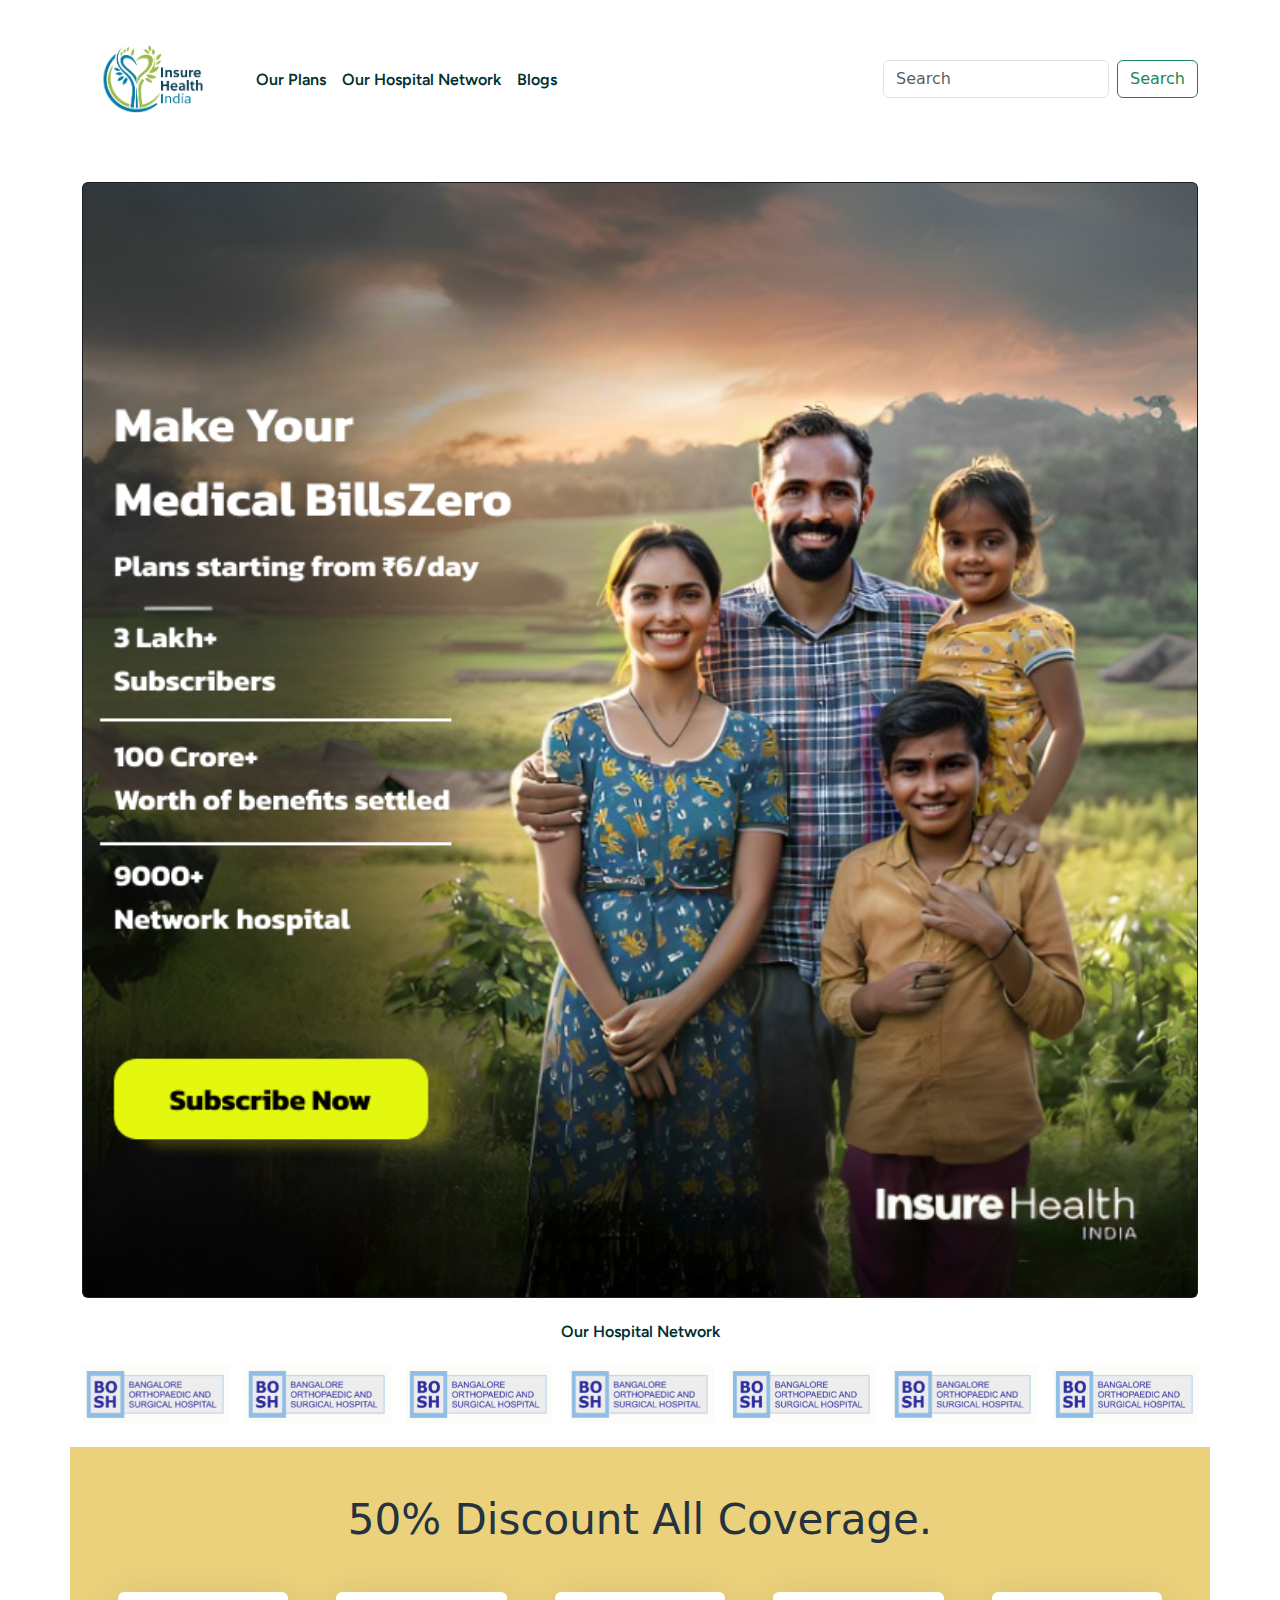
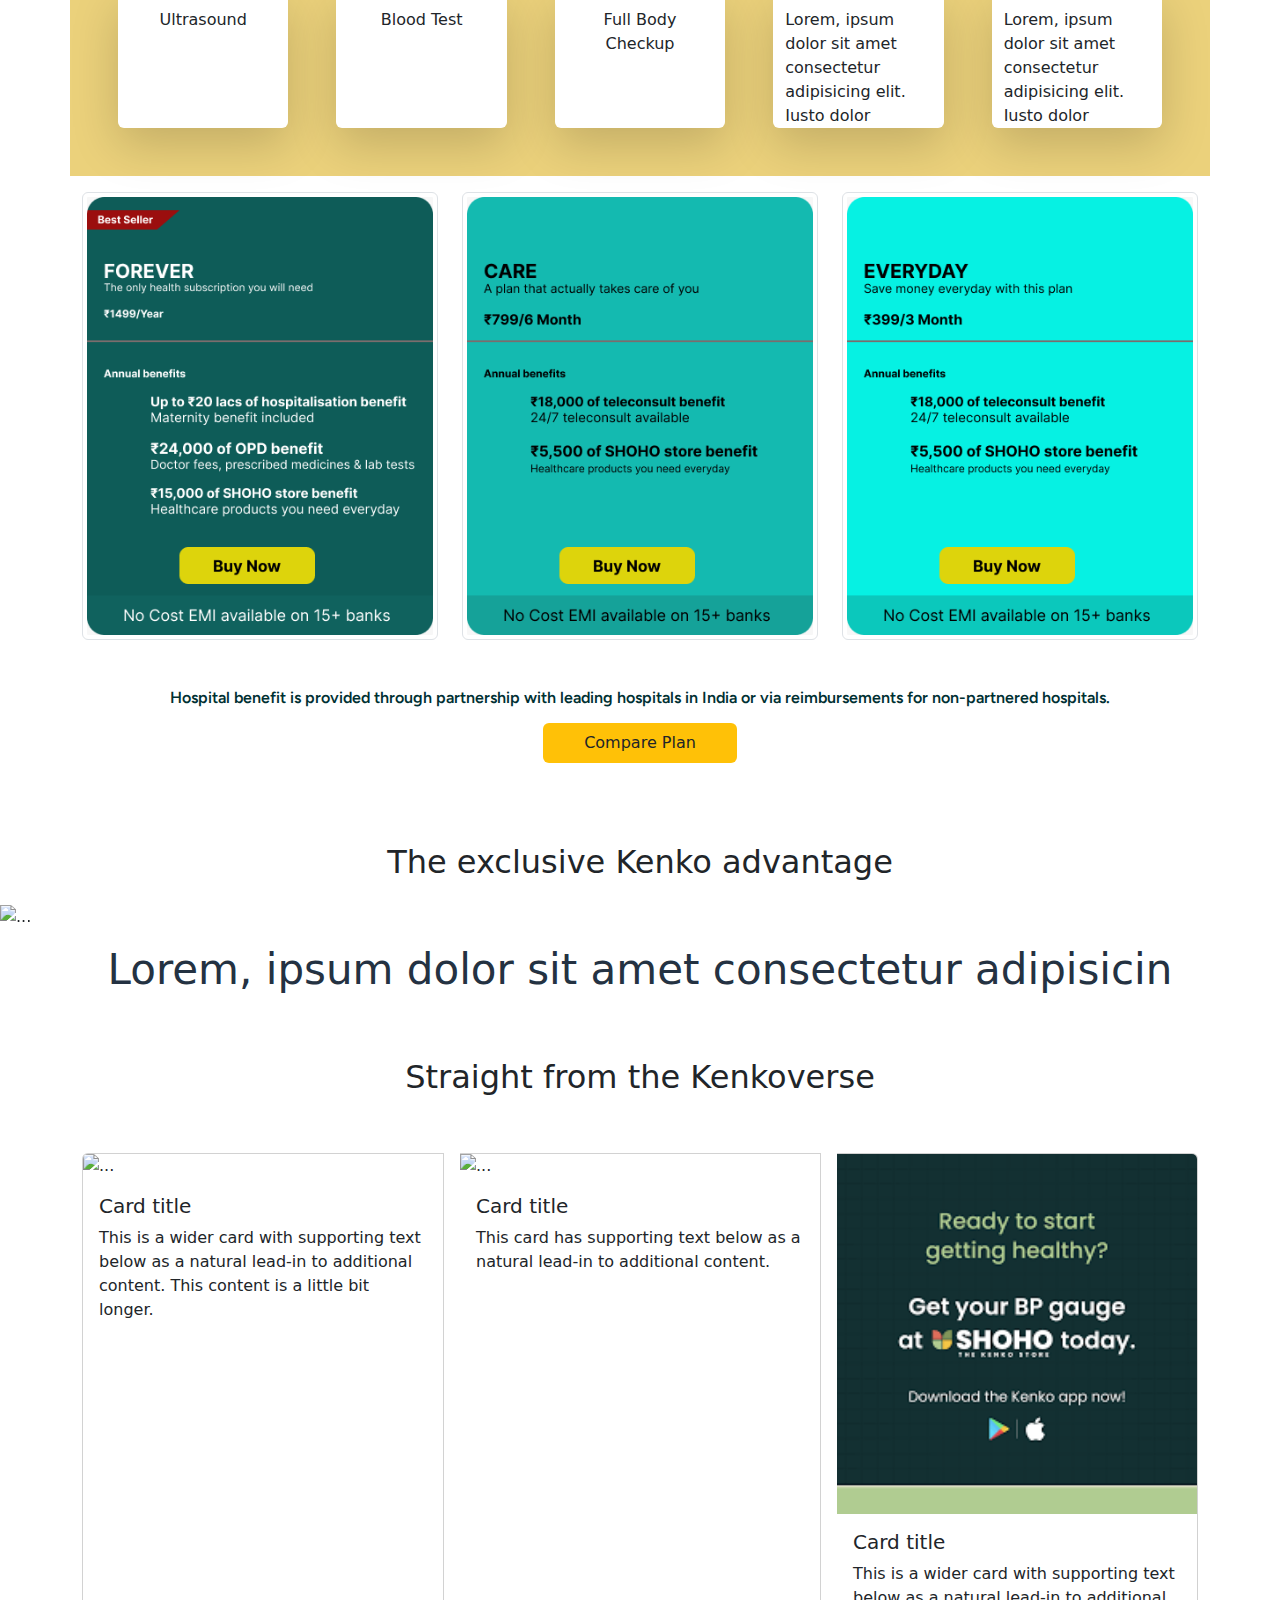
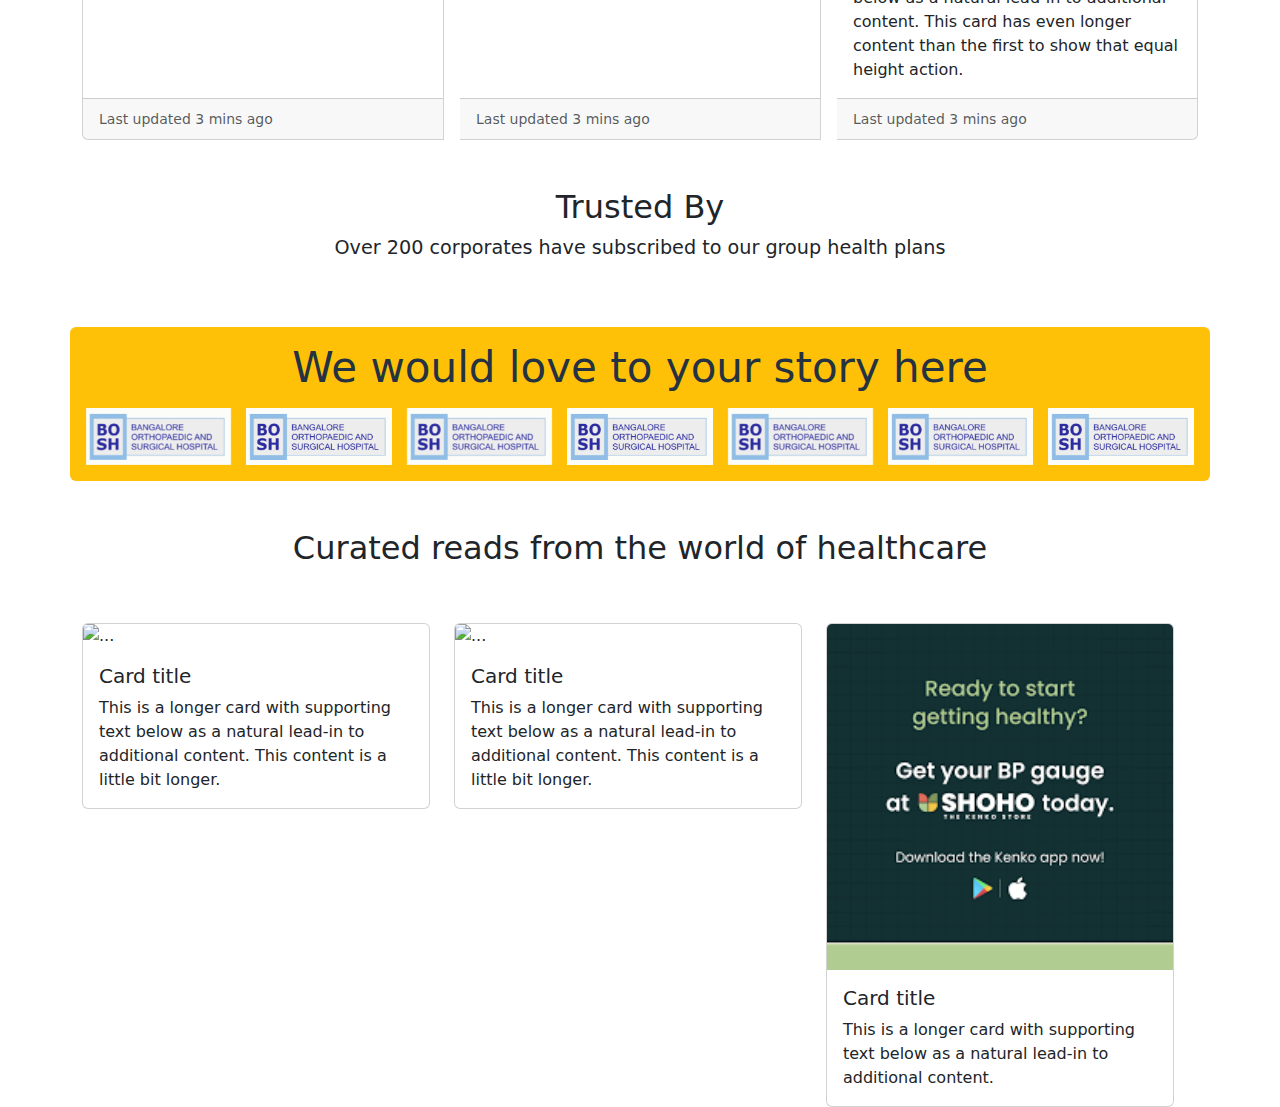
==== index.html @ 972f2deb "Add files via upload" ====
<!DOCTYPE html>
<html lang="en">

<head>
    <meta charset="UTF-8">
    <meta name="viewport" content="width=device-width, initial-scale=1.0">
    <title>Document</title>
    <link rel="stylesheet" href="https://cdn.jsdelivr.net/npm/bootstrap@5.3.3/dist/css/bootstrap.min.css">
    <link rel="stylesheet" href="style.css">
    <link rel="stylesheet" href="https://cdnjs.cloudflare.com/ajax/libs/font-awesome/6.5.2/css/all.min.css"
        integrity="sha512-SnH5WK+bZxgPHs44uWIX+LLJAJ9/2PkPKZ5QiAj6Ta86w+fsb2TkcmfRyVX3pBnMFcV7oQPJkl9QevSCWr3W6A=="
        crossorigin="anonymous" referrerpolicy="no-referrer" />


    <!-- owl carusel -->
    <link rel="stylesheet" href="https://cdnjs.cloudflare.com/ajax/libs/OwlCarousel2/2.3.4/assets/owl.carousel.min.css"
        integrity="sha512-tS3S5qG0BlhnQROyJXvNjeEM4UpMXHrQfTGmbQ1gKmelCxlSEBUaxhRBj/EFTzpbP4RVSrpEikbmdJobCvhE3g=="
        crossorigin="anonymous" referrerpolicy="no-referrer" />
    <link rel="stylesheet"
        href="https://cdnjs.cloudflare.com/ajax/libs/OwlCarousel2/2.3.4/assets/owl.theme.default.min.css"
        integrity="sha512-sMXtMNL1zRzolHYKEujM2AqCLUR9F2C4/05cdbxjjLSRvMQIciEPCQZo++nk7go3BtSuK9kfa/s+a4f4i5pLkw=="
        crossorigin="anonymous" referrerpolicy="no-referrer" />
</head>

<body>
    <!-- Navbar -->
    <div class="container mt-4">
        <nav class="navbar navbar-expand-lg">
            <a class="navbar-brand" href="#"><img src="Image/Logo.png" width="150px" alt=""></a>
            <button class="navbar-toggler" type="button" data-bs-toggle="collapse" data-bs-target="#navbarScroll"
                aria-controls="navbarScroll" aria-expanded="false" aria-label="Toggle navigation">
                <span class="navbar-toggler-icon"></span>
            </button>
            <div class="collapse navbar-collapse" id="navbarScroll">
                <ul class="navbar-nav me-auto my-2 my-lg-0 navbar-nav-scroll" style="--bs-scroll-height: 100px;">
                    <li class="nav-item">
                        <a class="nav-link font" aria-current="page" href="#">Our Plans</a>
                    </li>
                    <li class="nav-item">
                        <a class="nav-link font" href="#">Our Hospital Network</a>
                    </li>

                    <li class="nav-item">
                        <a class="nav-link font" href="#">Blogs</a>
                    </li>
                </ul>
                <form class="d-flex" role="search">
                    <input class="form-control me-2" type="search" placeholder="Search" aria-label="Search">
                    <button class="btn btn-outline-success" type="submit">Search</button>
                </form>
            </div>
        </nav>
    </div>

    <!-- Banner -->

    <section>
        <div class="container mt-5">
            <div class="card text-bg-dark">
                <img src="Image/webbanner.png" class="card-img" alt="...">
            </div>
        </div>
    </section>

    <div class="row font m-4 text-center">
        <div class="col">
            Our Hospital Network
        </div>
    </div>

    <!-- slider -->
    <section>
        <div class="container">
            <div class="owl-carousel owl-theme">
                <div class="item">
                    <img src="Image/delete.png" alt="">
                </div>

                <div class="item">
                    <img src="Image/delete.png" alt="">
                </div>

                <div class="item">
                    <img src="Image/delete.png" alt="">
                </div>

                <div class="item">
                    <img src="Image/delete.png" alt="">
                </div>

                <div class="item">
                    <img src="Image/delete.png" alt="">
                </div>

                <div class="item">
                    <img src="Image/delete.png" alt="">
                </div>

                <div class="item">
                    <img src="Image/delete.png" alt="">
                </div>
            </div>
    </section>

    <!-- Third section -->

    <section>
        <div class="container mt-4">
            <div class="row p-4" style="background-color: rgb(235, 209, 123);">
                <p class="text mt-4 mb-4 text-center">50% Discount All Coverage.</p>
                <div class="col m-4 bg-white shadow-lg text-center rounded">
                    <p class="text-center" style="font-size: 30px;"><i class="fa-solid fa-user-doctor"></i></p>
                    Ultrasound
                </div>

                <div class="col m-4 bg-white shadow-lg text-center rounded">
                    <p class="text-center" style="font-size: 30px;"><i class="fa-solid fa-user-doctor"></i></p>
                    Blood Test
                </div>

                <div class="col m-4 bg-white text-center shadow-lg rounded">
                    <p class="text-center" style="font-size: 30px;"><i class="fa-solid fa-user-doctor"></i></p>
                    Full Body Checkup
                </div>

                <div class="col m-4 bg-white shadow-lg rounded">
                    <p class="text-center" style="font-size: 30px;"><i class="fa-solid fa-user-doctor"></i></p>
                    Lorem, ipsum dolor sit amet consectetur adipisicing elit. Iusto dolor
                </div>

                <div class="col m-4 bg-white shadow-lg rounded">
                    <p class="text-center" style="font-size: 30px;"><i class="fa-solid fa-user-doctor"></i></p>
                    Lorem, ipsum dolor sit amet consectetur adipisicing elit. Iusto dolor
                </div>

            </div>
        </div>
    </section>

    <!-- Our Plans -->

    <section>
        <div class="container">
            <div class="row mt-3">
                <div class="col">
                    <img src="Image/1499 plan.png" alt="..." class="img-thumbnail">
                </div>

                <div class="col">
                    <img src="Image/799 plan.png" alt="..." class="img-thumbnail">
                </div>

                <div class="col">
                    <img src="Image/399 Plan.png" alt="..." class="img-thumbnail">
                </div>
            </div>

            <p class="text-center mt-5 font">Hospital benefit is provided through partnership with leading hospitals
                in India or via reimbursements for non-partnered hospitals.</p>
        </div>
        </div>
    </section>

    <!-- fiveth -->

    <section>
        <div class="containermt-5">
            <div class="row d-flex justify-content-center">
                <div class="col-2 text-center mb-3">
                    <p class="p-2 bg-warning rounded">Compare Plan</p>
                </div>
            </div>

            <div class="row mt-5">
                <div class="col">
                    <h2 class="text-center">The exclusive Kenko advantage</h2>
                </div>
            </div>

            <div class="row mt-3">
                <div class="col">
                    <div id="carouselExample" class="carousel slide">
                        <div class="carousel-inner">
                            <div class="carousel-item active">
                                <img src="Image/images (1).jpg" class="d-block w-100" alt="...">
                            </div>
                            <div class="carousel-item">
                                <img src="Image/images.jpg" class="d-block w-100" alt="...">
                            </div>
                            <div class="carousel-item">
                                <img src="Image/images.png" class="d-block w-100" alt="...">
                            </div>
                        </div>
                        <button class="carousel-control-prev" type="button" data-bs-target="#carouselExample"
                            data-bs-slide="prev">
                            <span class="carousel-control-prev-icon" aria-hidden="true"></span>
                            <span class="visually-hidden">Previous</span>
                        </button>
                        <button class="carousel-control-next" type="button" data-bs-target="#carouselExample"
                            data-bs-slide="next">
                            <span class="carousel-control-next-icon" aria-hidden="true"></span>
                            <span class="visually-hidden">Next</span>
                        </button>
                    </div>
                </div>

                <p class="text text-center my-3">Lorem, ipsum dolor sit amet consectetur adipisicin</p>
            </div>
        </div>
    </section>

    <!-- sixth -->

    <section>
        <div class="container mt-5">
            <div class="row">
                <div class="col">
                    <h2 class="text-center">Straight from the Kenkoverse</h2>
                </div>
            </div>

            <div class="row mt-5">
                <div class="card-group">
                    <div class="card">
                        <img src="Image/images (1).jpg" class="card-img-top" alt="...">
                        <div class="card-body">
                            <h5 class="card-title">Card title</h5>
                            <p class="card-text">This is a wider card with supporting text below as a natural lead-in to
                                additional content. This content is a little bit longer.</p>
                        </div>
                        <div class="card-footer">
                            <small class="text-body-secondary">Last updated 3 mins ago</small>
                        </div>
                    </div>
                    <div class="card mx-3">
                        <img src="Image/images.jpg" class="card-img-top" alt="...">
                        <div class="card-body">
                            <h5 class="card-title">Card title</h5>
                            <p class="card-text">This card has supporting text below as a natural lead-in to additional
                                content.</p>
                        </div>
                        <div class="card-footer">
                            <small class="text-body-secondary">Last updated 3 mins ago</small>
                        </div>
                    </div>
                    <div class="card">
                        <img src="Image/images.png" class="card-img-top" alt="...">
                        <div class="card-body">
                            <h5 class="card-title">Card title</h5>
                            <p class="card-text">This is a wider card with supporting text below as a natural lead-in to
                                additional content. This card has even longer content than the first to show that equal
                                height action.</p>
                        </div>
                        <div class="card-footer">
                            <small class="text-body-secondary">Last updated 3 mins ago</small>
                        </div>
                    </div>
                </div>
            </div>
        </div>
    </section>

    <!-- seventh -->

    <section>
        <div class="container mt-5">
            <div class="row">
                <div class="col">
                    <h2 class="text-center">Trusted By</h2>
                    <p class="text-center" style="font-size: larger;">Over 200 corporates have subscribed to our group
                        health plans</p>
                </div>
            </div>
        </div>
    </section>
</body>

<!-- eight -->

<section>
    <div class="container bg-warning p-3 rounded mt-5">
        <p class="text-center text">We would love to your story here</p>
        <div class="owl-carousel owl-theme">
            <div class="item">
                <img src="Image/delete.png" alt="">
            </div>

            <div class="item">
                <img src="Image/delete.png" alt="">
            </div>

            <div class="item">
                <img src="Image/delete.png" alt="">
            </div>

            <div class="item">
                <img src="Image/delete.png" alt="">
            </div>

            <div class="item">
                <img src="Image/delete.png" alt="">
            </div>

            <div class="item">
                <img src="Image/delete.png" alt="">
            </div>

            <div class="item">
                <img src="Image/delete.png" alt="">
            </div>
        </div>
</section>

<!-- nineth -->

<section>
    <div class="container mt-5">
        <div class="row">
            <div class="col">
                <h2 class="text-center">Curated reads from the world of healthcare</h2>
            </div>
        </div>

        <div class="row">
            <div class="row row-cols-1 row-cols-md-3 g-4">
                <div class="col">
                    <div class="card">
                        <img src="Image/images (1).jpg" class="card-img-top" alt="...">
                        <div class="card-body">
                            <h5 class="card-title">Card title</h5>
                            <p class="card-text">This is a longer card with supporting text below as a natural lead-in
                                to additional content. This content is a little bit longer.</p>
                        </div>
                    </div>
                </div>

                <div class="col">
                    <div class="card">
                        <img src="Image/images.jpg" class="card-img-top" alt="...">
                        <div class="card-body">
                            <h5 class="card-title">Card title</h5>
                            <p class="card-text">This is a longer card with supporting text below as a natural lead-in
                                to additional content. This content is a little bit longer.</p>
                        </div>
                    </div>
                </div>

                <div class="col">
                    <div class="card">
                        <img src="Image/images.png" class="card-img-top" alt="...">
                        <div class="card-body">
                            <h5 class="card-title">Card title</h5>
                            <p class="card-text">This is a longer card with supporting text below as a natural lead-in
                                to additional content.</p>
                        </div>
                    </div>
                </div>
            </div>
        </div>
    </div>
</section>

</html>
<script src="https://cdn.jsdelivr.net/npm/bootstrap@5.3.3/dist/js/bootstrap.bundle.min.js"></script>

<!-- owl-carousel jquery -->
<script src="https://cdnjs.cloudflare.com/ajax/libs/jquery/3.5.1/jquery.min.js"
    integrity="sha512-bLT0Qm9VnAYZDflyKcBaQ2gg0hSYNQrJ8RilYldYQ1FxQYoCLtUjuuRuZo+fjqhx/qtq/1itJ0C2ejDxltZVFg=="
    crossorigin="anonymous" referrerpolicy="no-referrer"></script>

<!-- owl-carousel js -->
<script src="https://cdnjs.cloudflare.com/ajax/libs/OwlCarousel2/2.3.4/owl.carousel.min.js"
    integrity="sha512-bPs7Ae6pVvhOSiIcyUClR7/q2OAsRiovw4vAkX+zJbw3ShAeeqezq50RIIcIURq7Oa20rW2n2q+fyXBNcU9lrw=="
    crossorigin="anonymous" referrerpolicy="no-referrer"></script>

<script>
    $('.owl-carousel').owlCarousel({
        loop: true,
        margin: 15,
        nav: true,
        autoplay: true,
        autoplayTimeout: 1000,
        dots: false,
        responsive: {
            0: {
                items: 1
            },
            600: {
                items: 3
            },
            1000: {
                items: 7
            }
        }
    })
</script>
---- style.css ----
@import url('https://fonts.googleapis.com/css2?family=Figtree:ital,wght@0,300..900;1,300..900&display=swap');

.font {
    font-family: Figtree;
    color: rgb(0, 48, 50);
    font-size: 16px;
    font-weight: 600;
    font-style: normal;
    line-height: 19px;
}

.background{
    background-color: rgb(36, 50, 66);
}

.text{
    font-style: normal;
    font-weight: 600px;
    color: rgb(36, 50, 66);
    font-size: 42px;
    line-height: normal;
}

.normaltext{
    color: white;
    font-style: normal;
    font-weight: 700px;
    font-size: 32px;
    line-height: 38px;
}
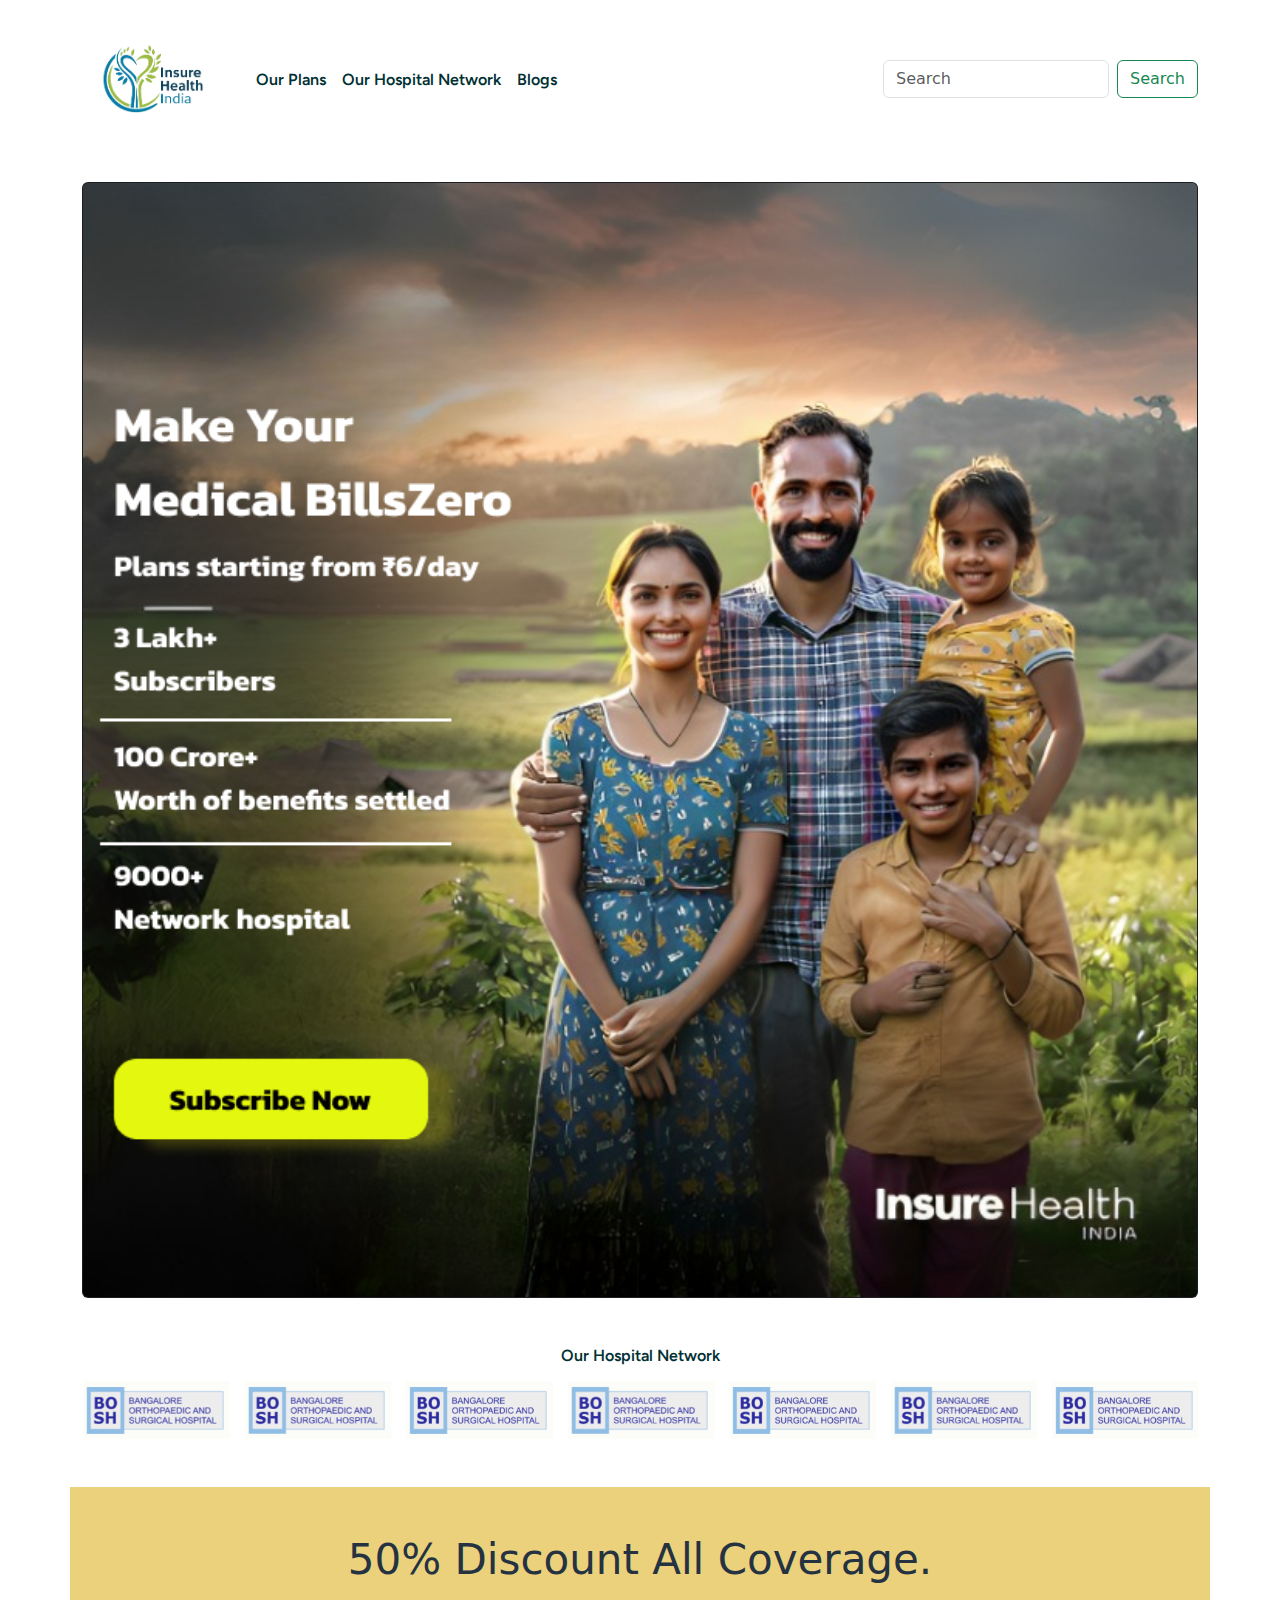
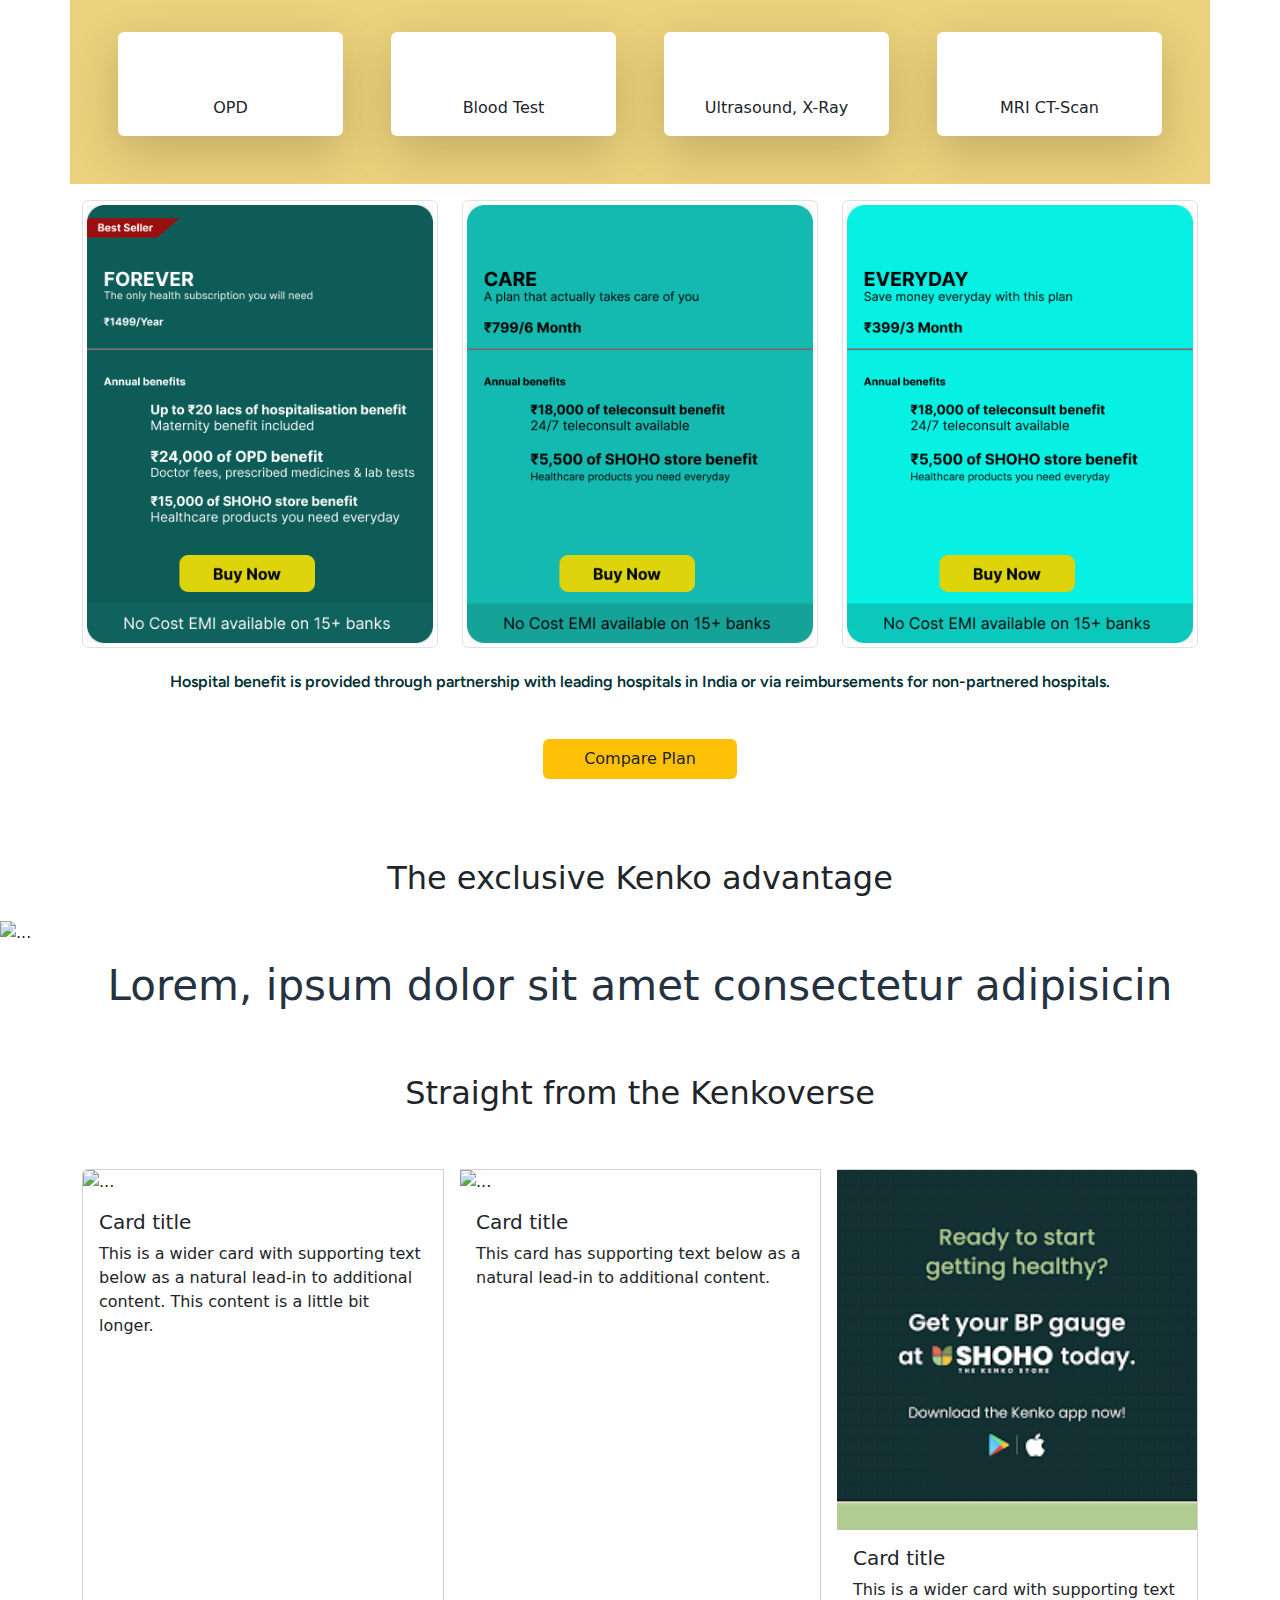
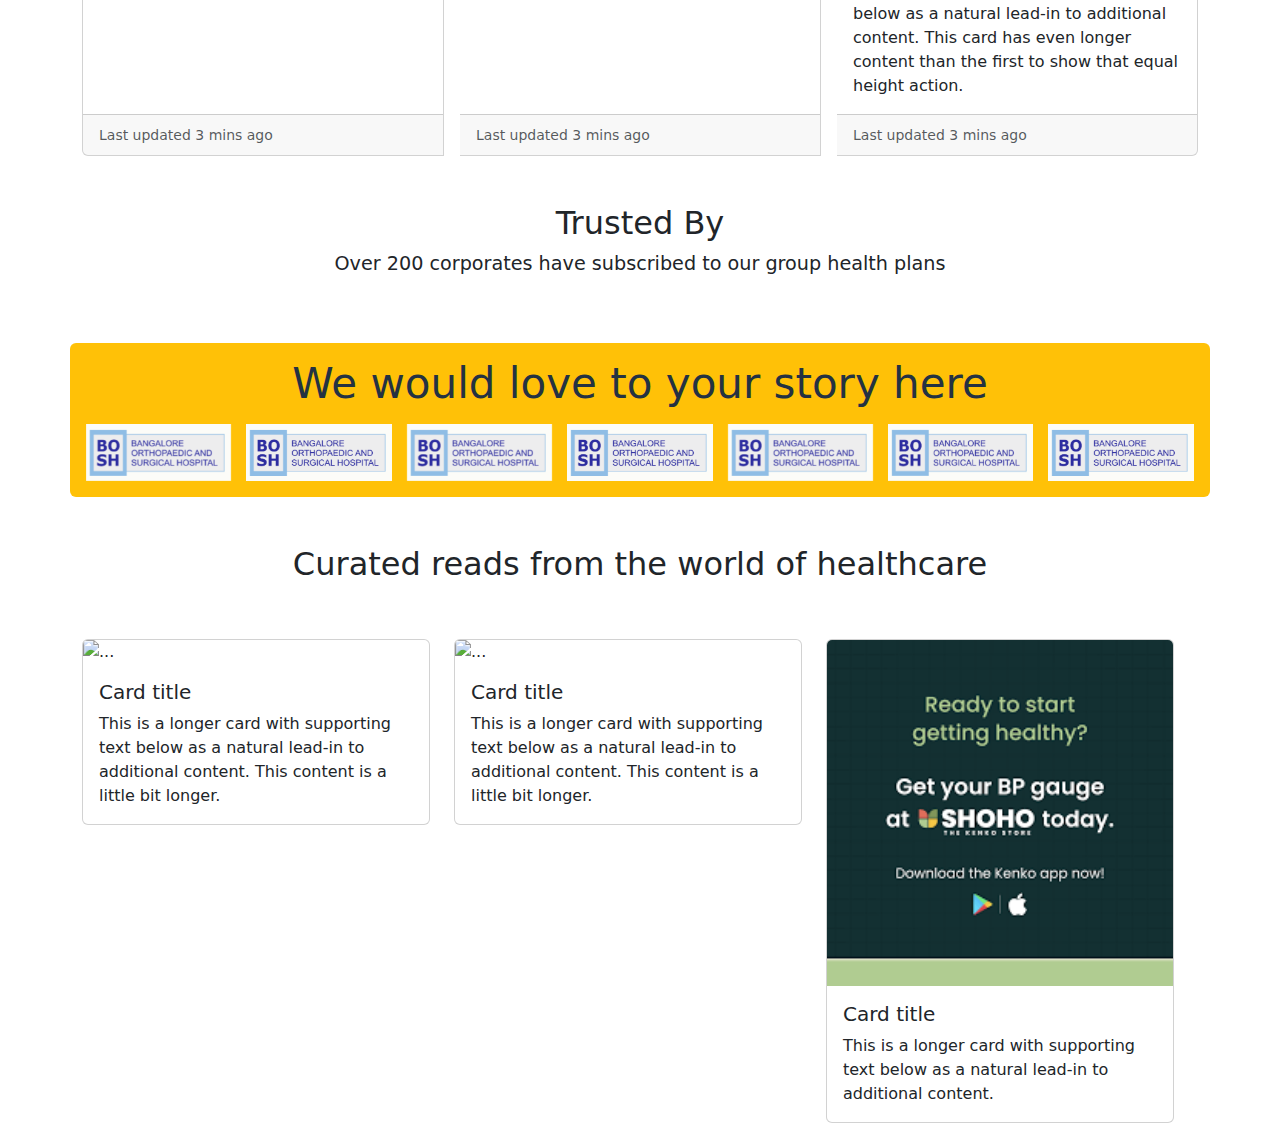
==== commit 4820eaf2: "Add files via upload" ====
--- a/index.html
+++ b/index.html
@@ -62,7 +62,7 @@
         </div>
     </section>
 
-    <div class="row font m-4 text-center">
+    <div class="row font mt-5 mb-3 text-center">
         <div class="col">
             Our Hospital Network
         </div>
@@ -70,7 +70,7 @@
 
     <!-- slider -->
     <section>
-        <div class="container">
+        <div class="container mb-5">
             <div class="owl-carousel owl-theme">
                 <div class="item">
                     <img src="Image/delete.png" alt="">
@@ -102,35 +102,30 @@
             </div>
     </section>
 
-    <!-- Third section -->
+    <!-- 50% Discount All coverge -->
 
     <section>
         <div class="container mt-4">
             <div class="row p-4" style="background-color: rgb(235, 209, 123);">
                 <p class="text mt-4 mb-4 text-center">50% Discount All Coverage.</p>
-                <div class="col m-4 bg-white shadow-lg text-center rounded">
-                    <p class="text-center" style="font-size: 30px;"><i class="fa-solid fa-user-doctor"></i></p>
-                    Ultrasound
-                </div>
-
-                <div class="col m-4 bg-white shadow-lg text-center rounded">
-                    <p class="text-center" style="font-size: 30px;"><i class="fa-solid fa-user-doctor"></i></p>
+                <div class="col p-3 m-4 bg-white shadow-lg text-center rounded">
+                    <img src="Image/OPD.png" width="60px" alt=""><br><br>
+                    OPD
+                </div>
+
+                <div class="col m-4 p-3 bg-white shadow-lg text-center rounded">
+                    <img src="Image/Blood test.png" width="60px" alt=""><br><br>
                     Blood Test
                 </div>
 
-                <div class="col m-4 bg-white text-center shadow-lg rounded">
-                    <p class="text-center" style="font-size: 30px;"><i class="fa-solid fa-user-doctor"></i></p>
-                    Full Body Checkup
-                </div>
-
-                <div class="col m-4 bg-white shadow-lg rounded">
-                    <p class="text-center" style="font-size: 30px;"><i class="fa-solid fa-user-doctor"></i></p>
-                    Lorem, ipsum dolor sit amet consectetur adipisicing elit. Iusto dolor
-                </div>
-
-                <div class="col m-4 bg-white shadow-lg rounded">
-                    <p class="text-center" style="font-size: 30px;"><i class="fa-solid fa-user-doctor"></i></p>
-                    Lorem, ipsum dolor sit amet consectetur adipisicing elit. Iusto dolor
+                <div class="col m-4 p-3 bg-white text-center shadow-lg rounded">
+                    <img src="Image/Ultrasound.jpg" width="40px" alt=""><br><br>
+                    Ultrasound, X-Ray
+                </div>
+
+                <div class="col text-center m-4 p-3 bg-white shadow-lg rounded">
+                    <img src="Image/MRI.png" width="60px" alt=""><br><br>
+                    MRI CT-Scan
                 </div>
 
             </div>
@@ -142,20 +137,20 @@
     <section>
         <div class="container">
             <div class="row mt-3">
-                <div class="col">
+                <div class="col-md-4">
                     <img src="Image/1499 plan.png" alt="..." class="img-thumbnail">
                 </div>
 
-                <div class="col">
+                <div class="col-md-4">
                     <img src="Image/799 plan.png" alt="..." class="img-thumbnail">
                 </div>
 
-                <div class="col">
+                <div class="col-md-4">
                     <img src="Image/399 Plan.png" alt="..." class="img-thumbnail">
                 </div>
             </div>
 
-            <p class="text-center mt-5 font">Hospital benefit is provided through partnership with leading hospitals
+            <p class="text-center mt-4 font">Hospital benefit is provided through partnership with leading hospitals
                 in India or via reimbursements for non-partnered hospitals.</p>
         </div>
         </div>
@@ -164,7 +159,7 @@
     <!-- fiveth -->
 
     <section>
-        <div class="containermt-5">
+        <div class="containermt-5 mt-5">
             <div class="row d-flex justify-content-center">
                 <div class="col-2 text-center mb-3">
                     <p class="p-2 bg-warning rounded">Compare Plan</p>
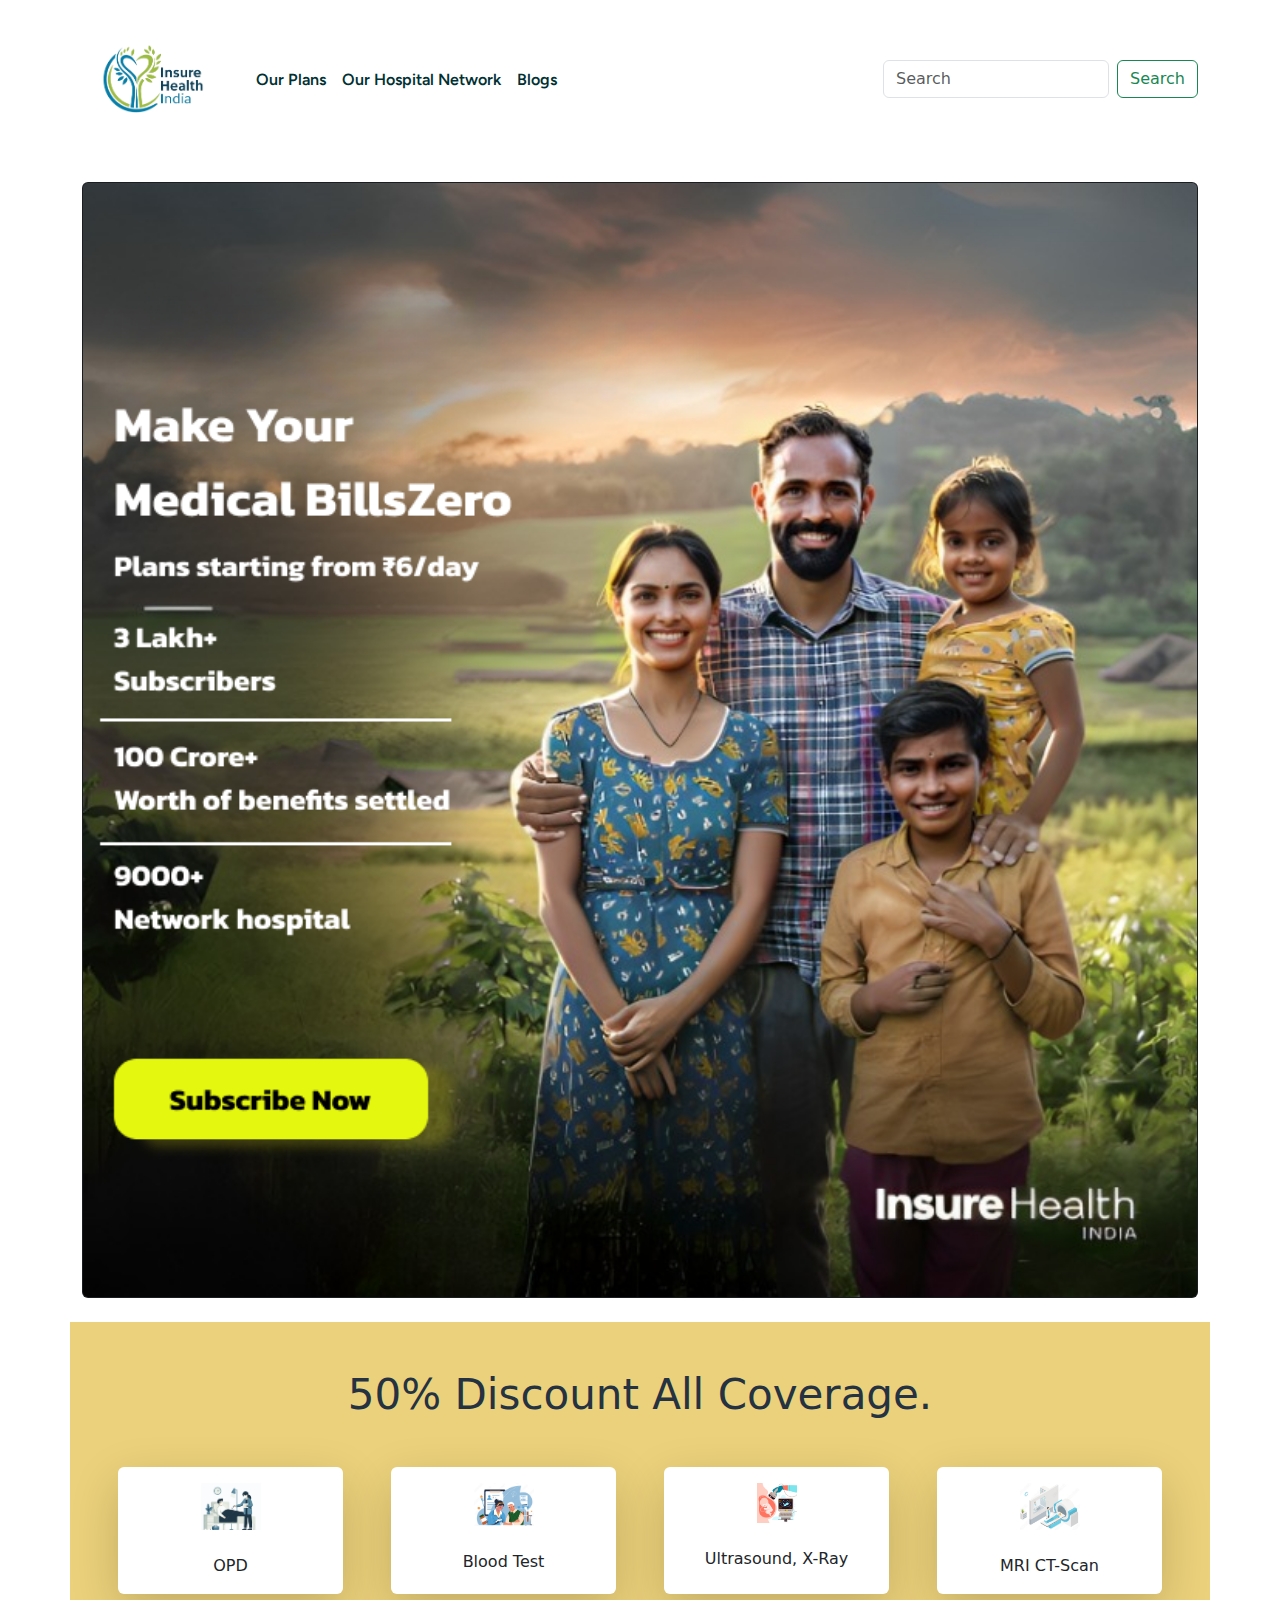
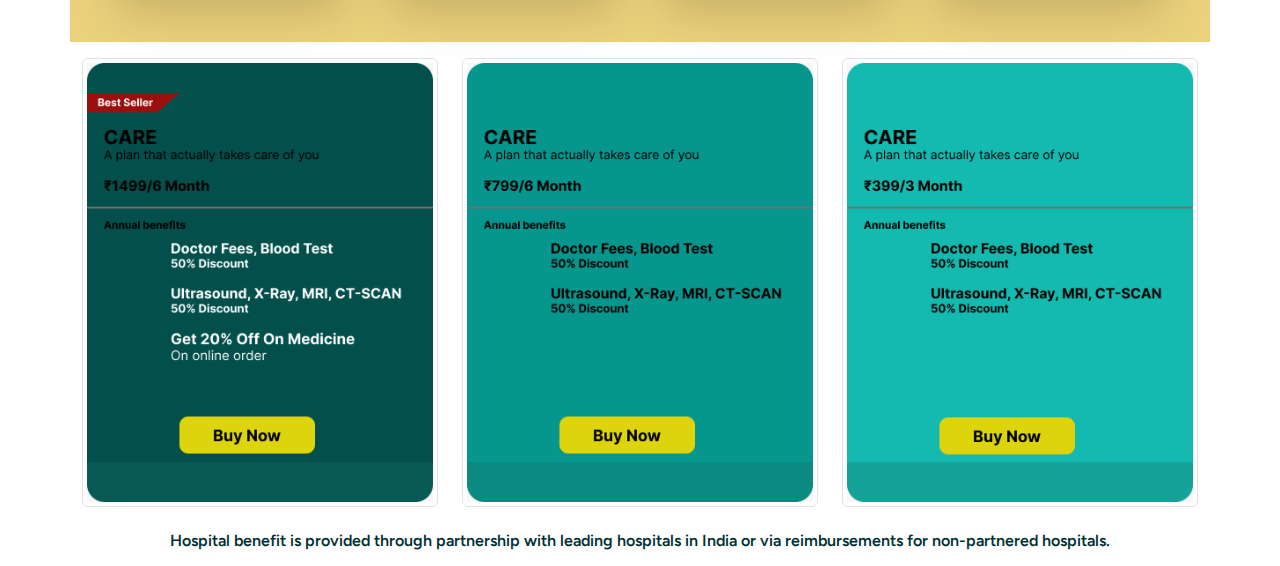
==== commit ca1ede02: "Add files via upload" ====
--- a/index.html
+++ b/index.html
@@ -62,14 +62,14 @@
         </div>
     </section>
 
-    <div class="row font mt-5 mb-3 text-center">
+    <!-- <div class="row font mt-5 mb-3 text-center">
         <div class="col">
             Our Hospital Network
         </div>
-    </div>
+    </div> -->
 
     <!-- slider -->
-    <section>
+    <!-- <section>
         <div class="container mb-5">
             <div class="owl-carousel owl-theme">
                 <div class="item">
@@ -100,7 +100,7 @@
                     <img src="Image/delete.png" alt="">
                 </div>
             </div>
-    </section>
+    </section> -->
 
     <!-- 50% Discount All coverge -->
 
@@ -158,7 +158,7 @@
 
     <!-- fiveth -->
 
-    <section>
+    <!-- <section>
         <div class="containermt-5 mt-5">
             <div class="row d-flex justify-content-center">
                 <div class="col-2 text-center mb-3">
@@ -202,11 +202,11 @@
                 <p class="text text-center my-3">Lorem, ipsum dolor sit amet consectetur adipisicin</p>
             </div>
         </div>
-    </section>
+    </section> -->
 
     <!-- sixth -->
 
-    <section>
+    <!-- <section>
         <div class="container mt-5">
             <div class="row">
                 <div class="col">
@@ -253,11 +253,11 @@
                 </div>
             </div>
         </div>
-    </section>
+    </section> -->
 
     <!-- seventh -->
 
-    <section>
+    <!-- <section>
         <div class="container mt-5">
             <div class="row">
                 <div class="col">
@@ -268,11 +268,11 @@
             </div>
         </div>
     </section>
-</body>
+</body> -->
 
 <!-- eight -->
 
-<section>
+<!-- <section>
     <div class="container bg-warning p-3 rounded mt-5">
         <p class="text-center text">We would love to your story here</p>
         <div class="owl-carousel owl-theme">
@@ -304,11 +304,11 @@
                 <img src="Image/delete.png" alt="">
             </div>
         </div>
-</section>
+</section> -->
 
 <!-- nineth -->
 
-<section>
+<!-- <section>
     <div class="container mt-5">
         <div class="row">
             <div class="col">
@@ -353,7 +353,7 @@
             </div>
         </div>
     </div>
-</section>
+</section> -->
 
 </html>
 <script src="https://cdn.jsdelivr.net/npm/bootstrap@5.3.3/dist/js/bootstrap.bundle.min.js"></script>
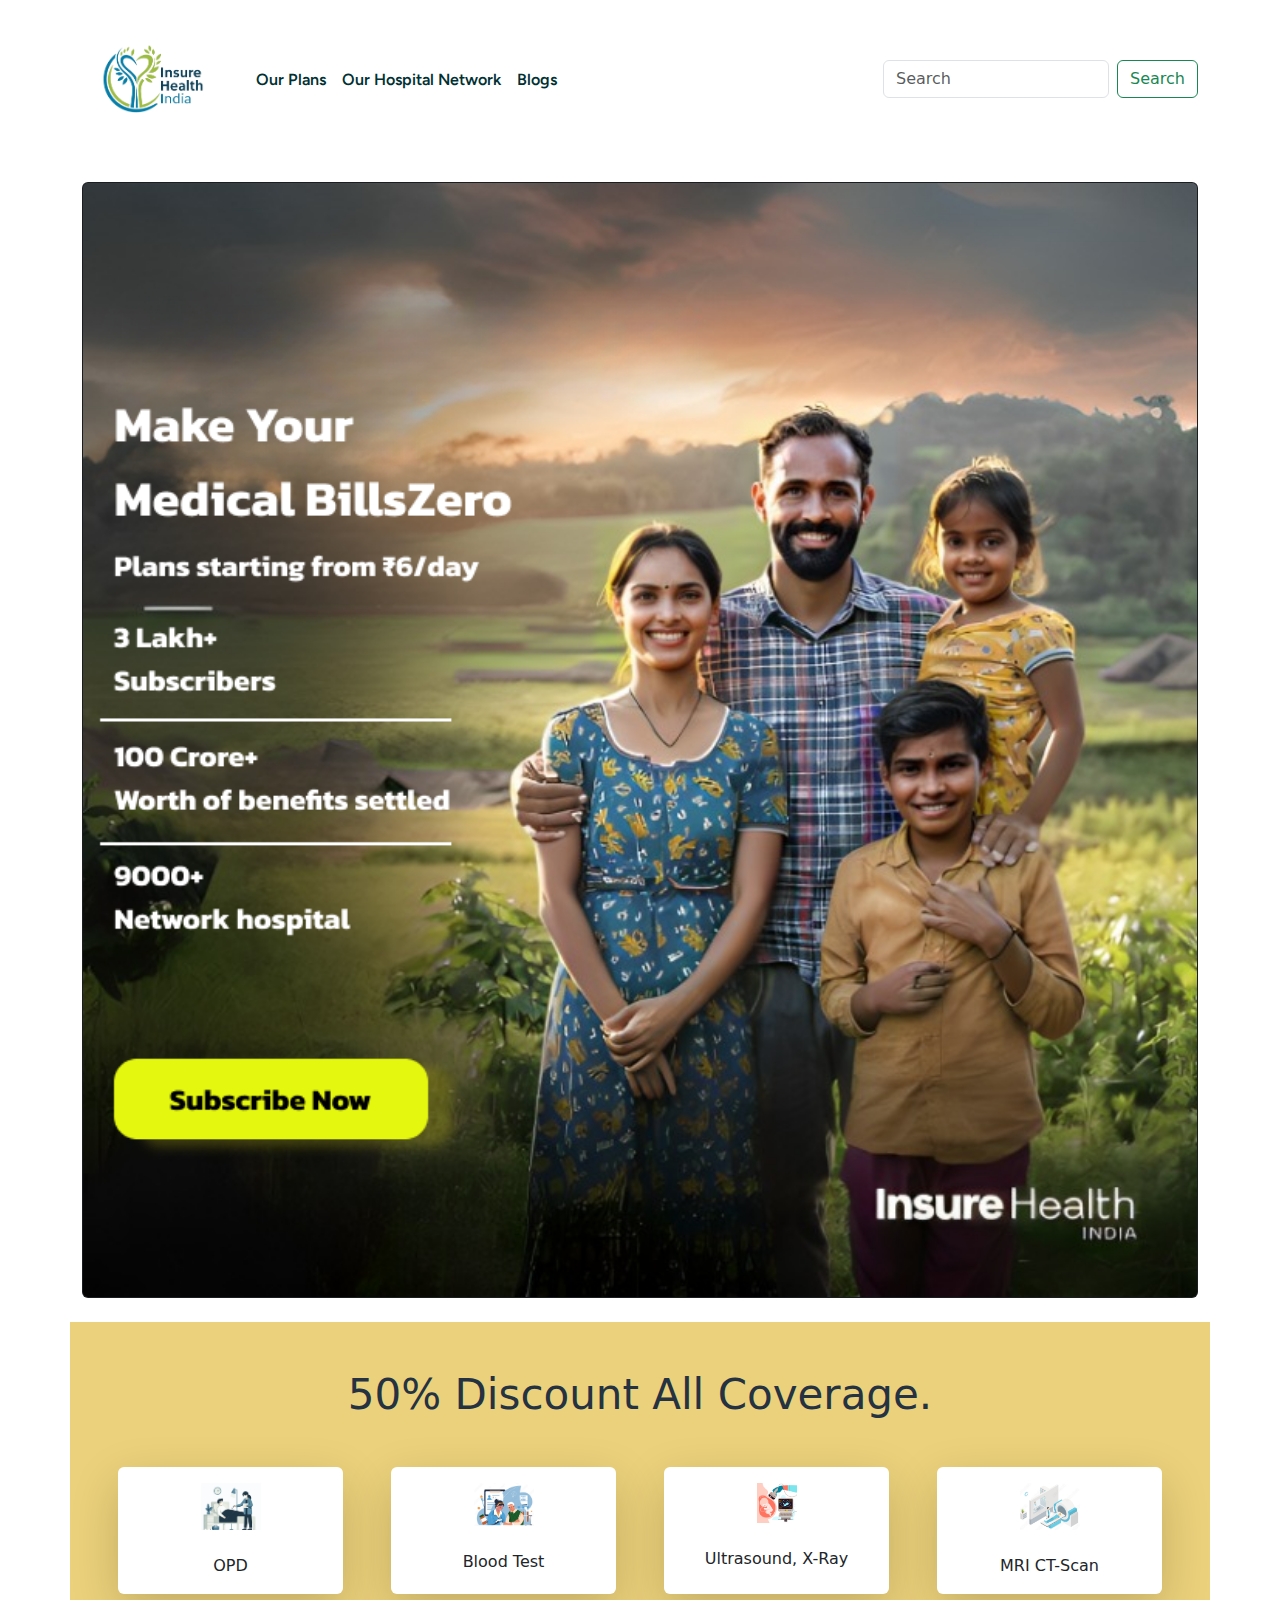
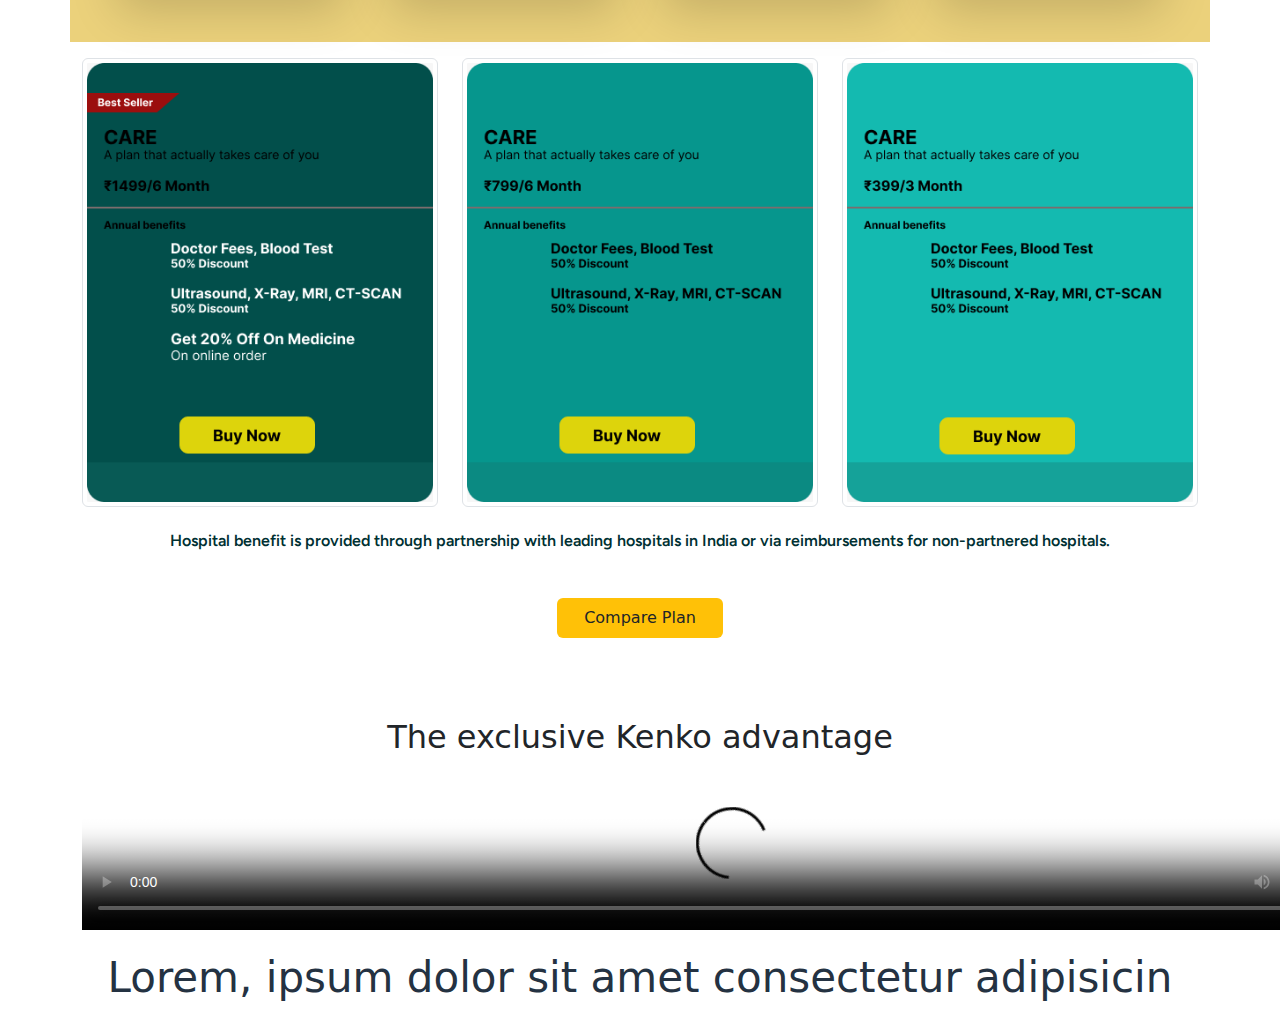
==== commit e0955575: "Add files via upload" ====
--- a/index.html
+++ b/index.html
@@ -102,8 +102,6 @@
             </div>
     </section> -->
 
-    <!-- 50% Discount All coverge -->
-
     <section>
         <div class="container mt-4">
             <div class="row p-4" style="background-color: rgb(235, 209, 123);">
@@ -158,8 +156,8 @@
 
     <!-- fiveth -->
 
-    <!-- <section>
-        <div class="containermt-5 mt-5">
+    <section>
+        <div class="container mt-5 mt-5">
             <div class="row d-flex justify-content-center">
                 <div class="col-2 text-center mb-3">
                     <p class="p-2 bg-warning rounded">Compare Plan</p>
@@ -174,35 +172,14 @@
 
             <div class="row mt-3">
                 <div class="col">
-                    <div id="carouselExample" class="carousel slide">
-                        <div class="carousel-inner">
-                            <div class="carousel-item active">
-                                <img src="Image/images (1).jpg" class="d-block w-100" alt="...">
-                            </div>
-                            <div class="carousel-item">
-                                <img src="Image/images.jpg" class="d-block w-100" alt="...">
-                            </div>
-                            <div class="carousel-item">
-                                <img src="Image/images.png" class="d-block w-100" alt="...">
-                            </div>
-                        </div>
-                        <button class="carousel-control-prev" type="button" data-bs-target="#carouselExample"
-                            data-bs-slide="prev">
-                            <span class="carousel-control-prev-icon" aria-hidden="true"></span>
-                            <span class="visually-hidden">Previous</span>
-                        </button>
-                        <button class="carousel-control-next" type="button" data-bs-target="#carouselExample"
-                            data-bs-slide="next">
-                            <span class="carousel-control-next-icon" aria-hidden="true"></span>
-                            <span class="visually-hidden">Next</span>
-                        </button>
-                    </div>
-                </div>
-
-                <p class="text text-center my-3">Lorem, ipsum dolor sit amet consectetur adipisicin</p>
-            </div>
-        </div>
-    </section> -->
+                    <video src="Video/Insurehealthindia ads video.mp4" poster="Image/Vdieo poster.jpg" width="1300px" controls=""></video>
+                </div>
+            </div>
+
+            <p class="text text-center my-3">Lorem, ipsum dolor sit amet consectetur adipisicin</p>
+        </div>
+        </div>
+    </section>
 
     <!-- sixth -->
 
@@ -270,9 +247,9 @@
     </section>
 </body> -->
 
-<!-- eight -->
-
-<!-- <section>
+    <!-- eight -->
+
+    <!-- <section>
     <div class="container bg-warning p-3 rounded mt-5">
         <p class="text-center text">We would love to your story here</p>
         <div class="owl-carousel owl-theme">
@@ -306,9 +283,9 @@
         </div>
 </section> -->
 
-<!-- nineth -->
-
-<!-- <section>
+    <!-- nineth -->
+
+    <!-- <section>
     <div class="container mt-5">
         <div class="row">
             <div class="col">
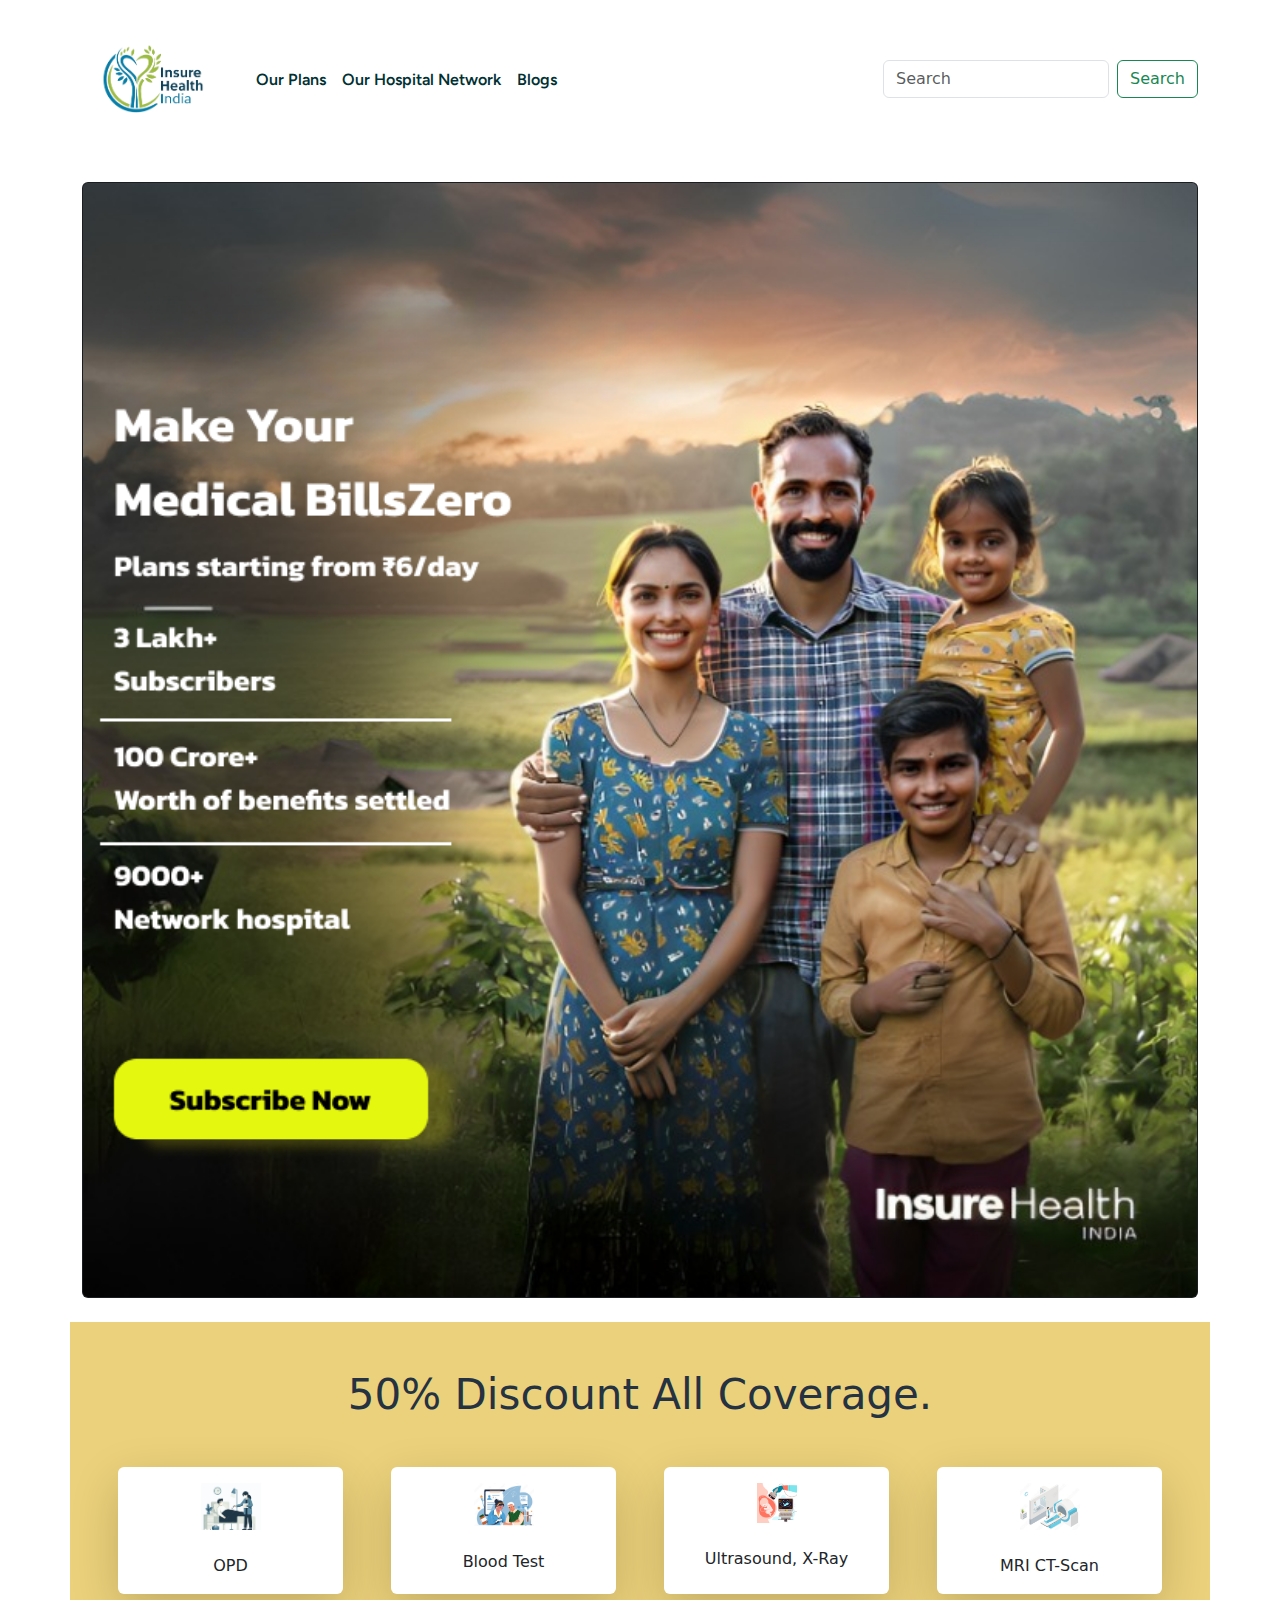
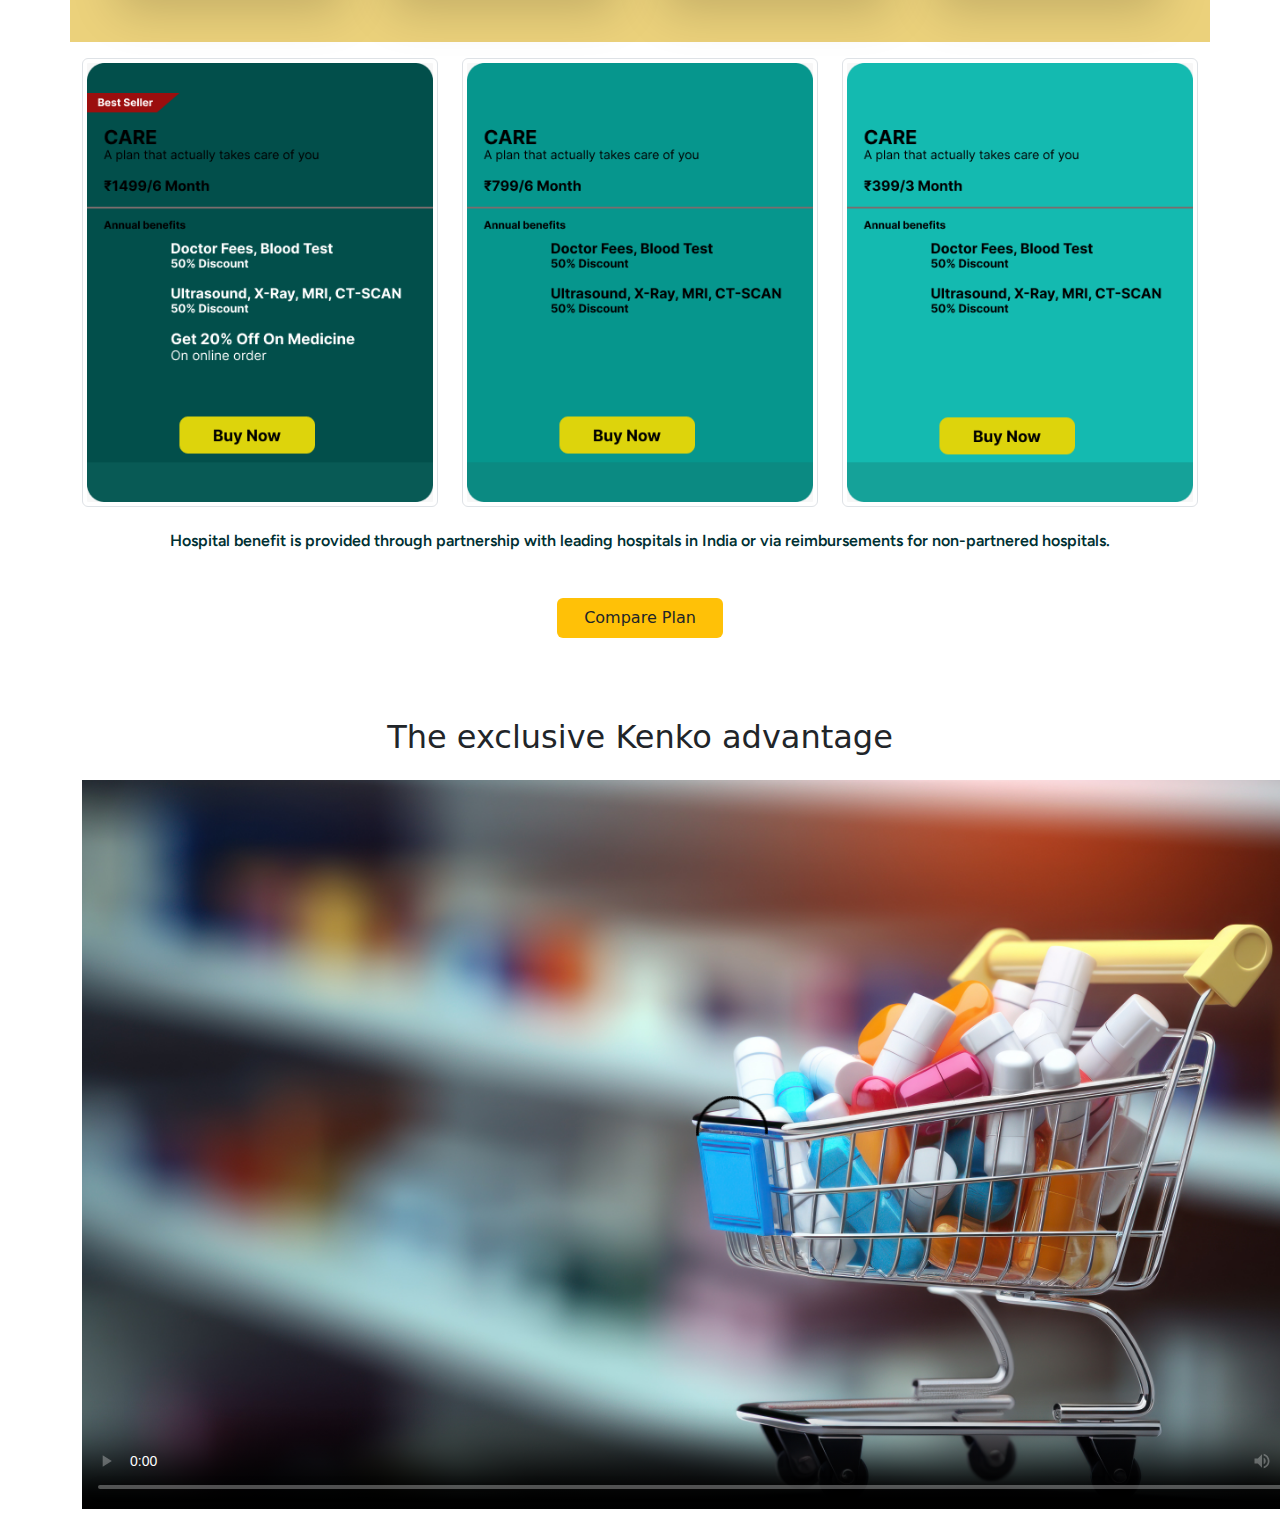
==== commit 1d008940: "Add files via upload" ====
--- a/index.html
+++ b/index.html
@@ -176,7 +176,7 @@
                 </div>
             </div>
 
-            <p class="text text-center my-3">Lorem, ipsum dolor sit amet consectetur adipisicin</p>
+            <!-- <p class="text text-center my-3">Lorem, ipsum dolor sit amet consectetur adipisicin</p> -->
         </div>
         </div>
     </section>
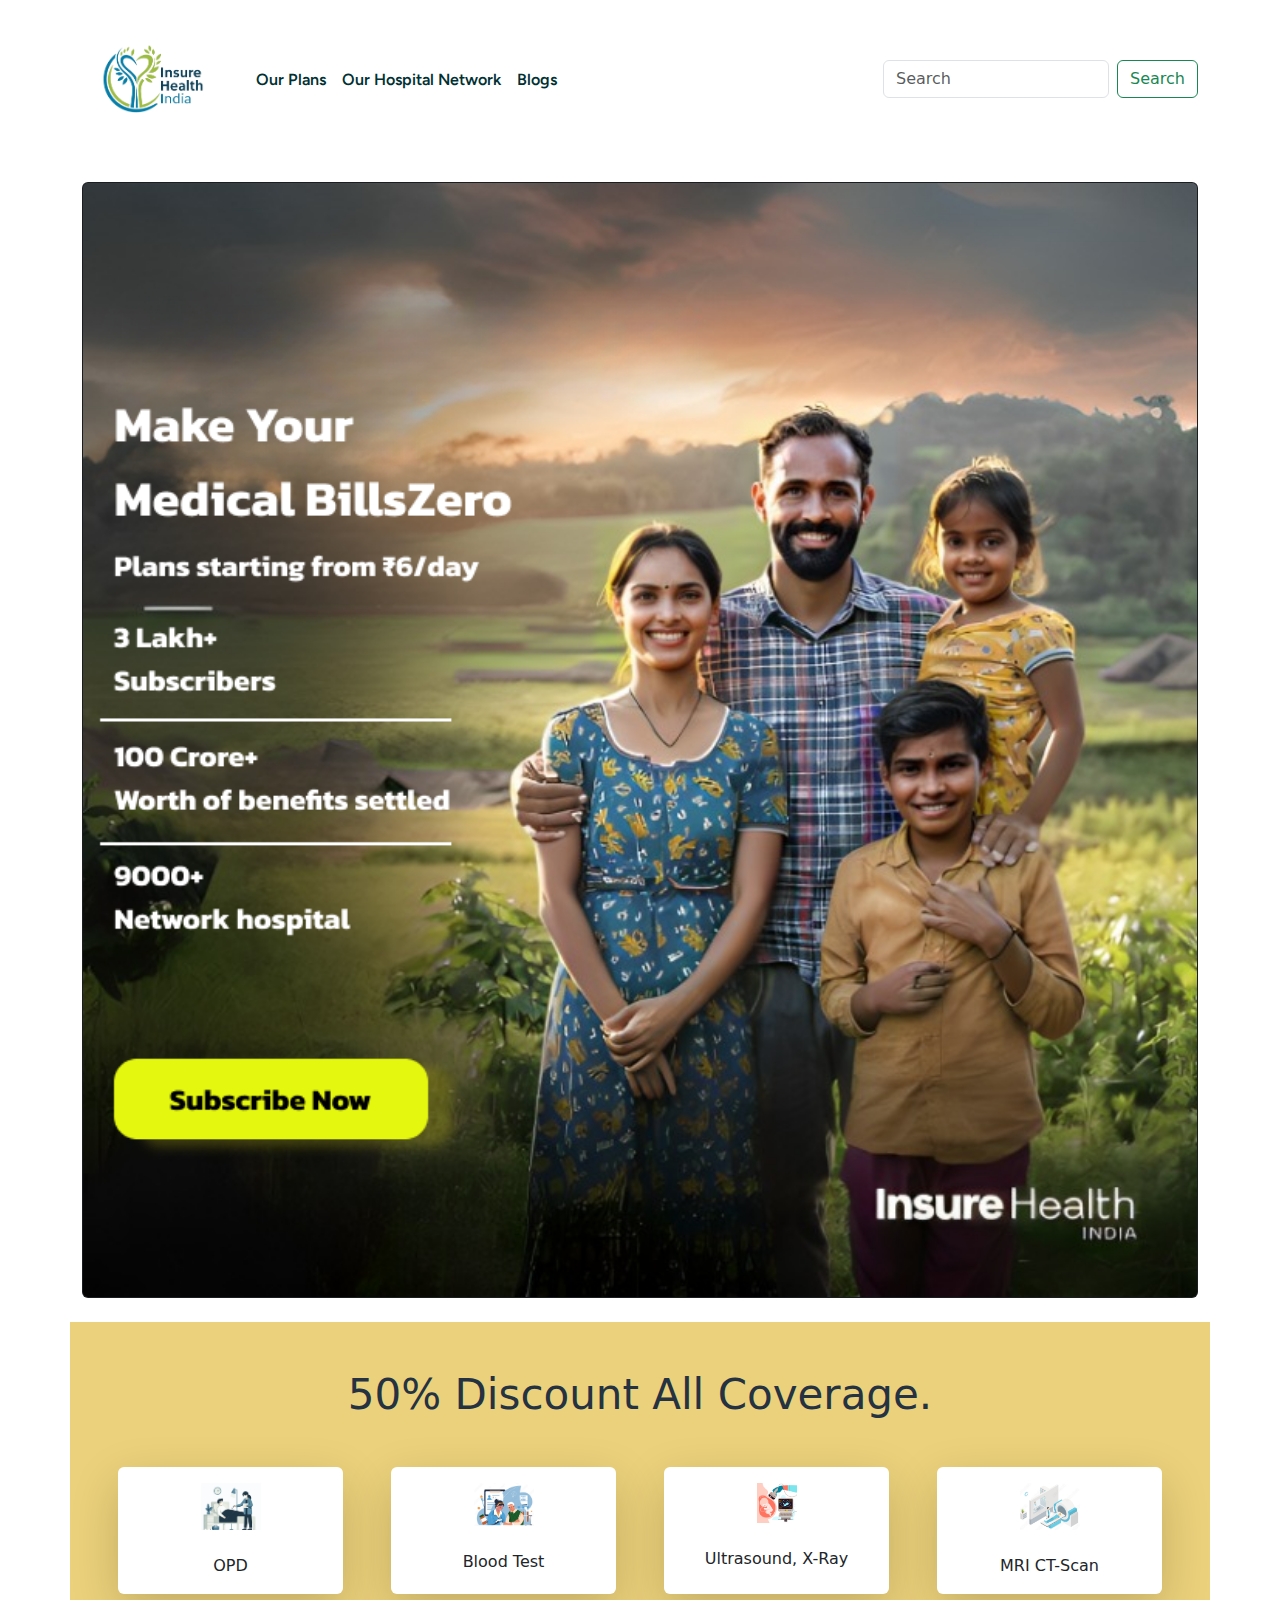
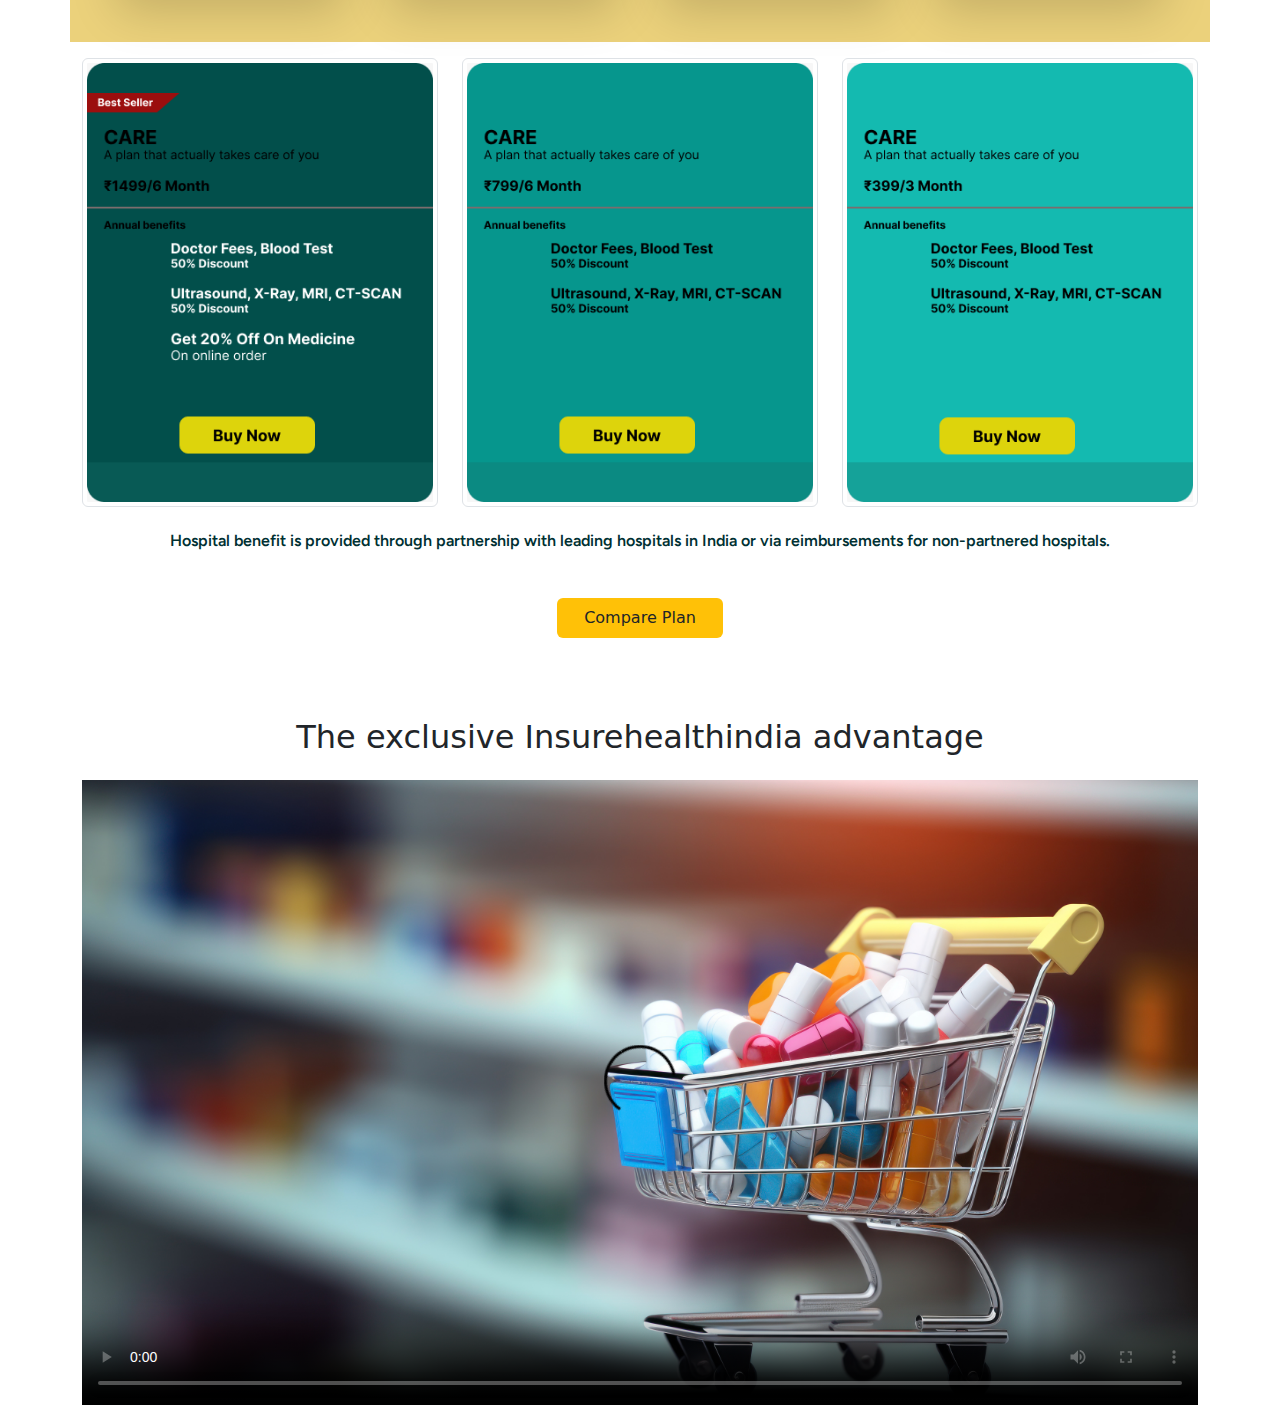
==== commit 4e78c960: "Add files via upload" ====
--- a/index.html
+++ b/index.html
@@ -166,18 +166,17 @@
 
             <div class="row mt-5">
                 <div class="col">
-                    <h2 class="text-center">The exclusive Kenko advantage</h2>
+                    <h2 class="text-center">The exclusive Insurehealthindia advantage</h2>
                 </div>
             </div>
 
             <div class="row mt-3">
                 <div class="col">
-                    <video src="Video/Insurehealthindia ads video.mp4" poster="Image/Vdieo poster.jpg" width="1300px" controls=""></video>
-                </div>
-            </div>
-
-            <!-- <p class="text text-center my-3">Lorem, ipsum dolor sit amet consectetur adipisicin</p> -->
-        </div>
+                    <video src="Video/Insurehealthindia ads video.mp4" poster="Image/Vdieo poster.jpg" controls="" autoplay="" class="img-fluid" ></video>
+                </div>
+
+                <!-- <p class="text text-center my-3">Lorem, ipsum dolor sit amet consectetur adipisicin</p> -->
+            </div>
         </div>
     </section>
 
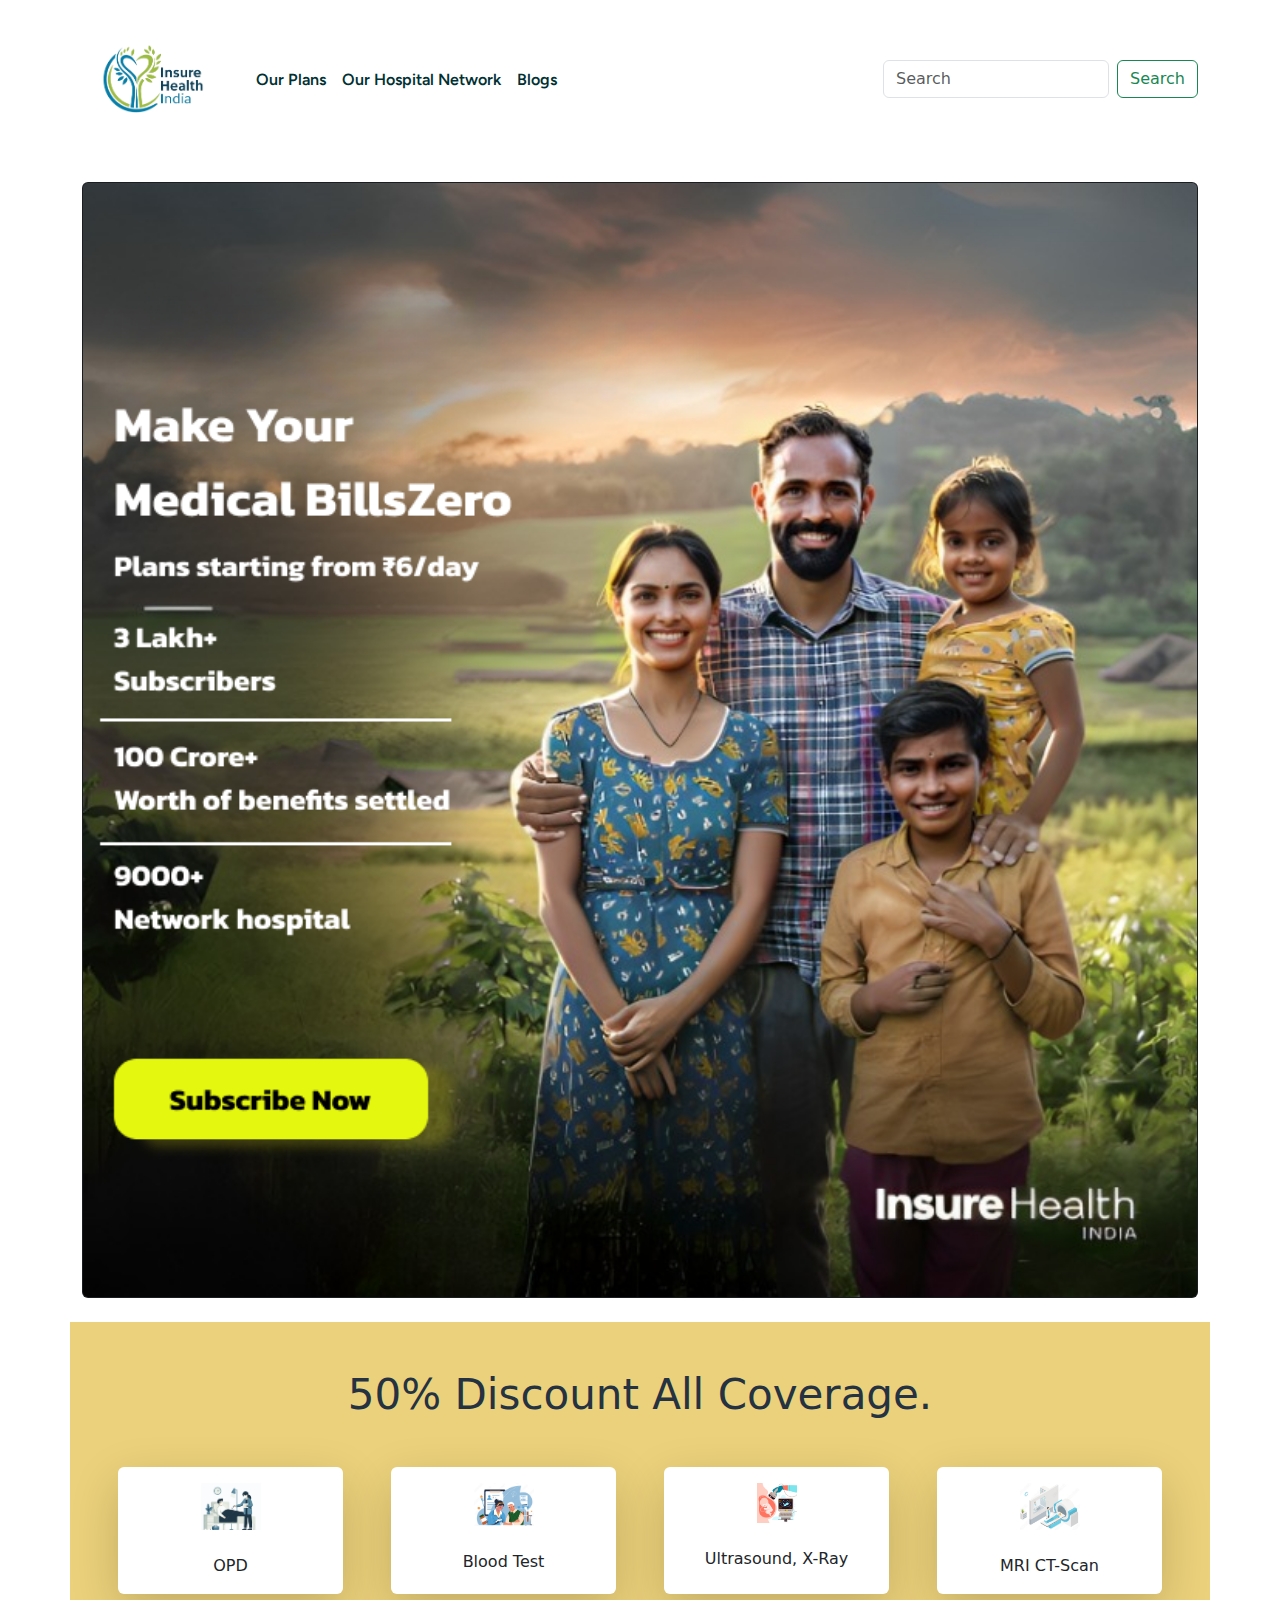
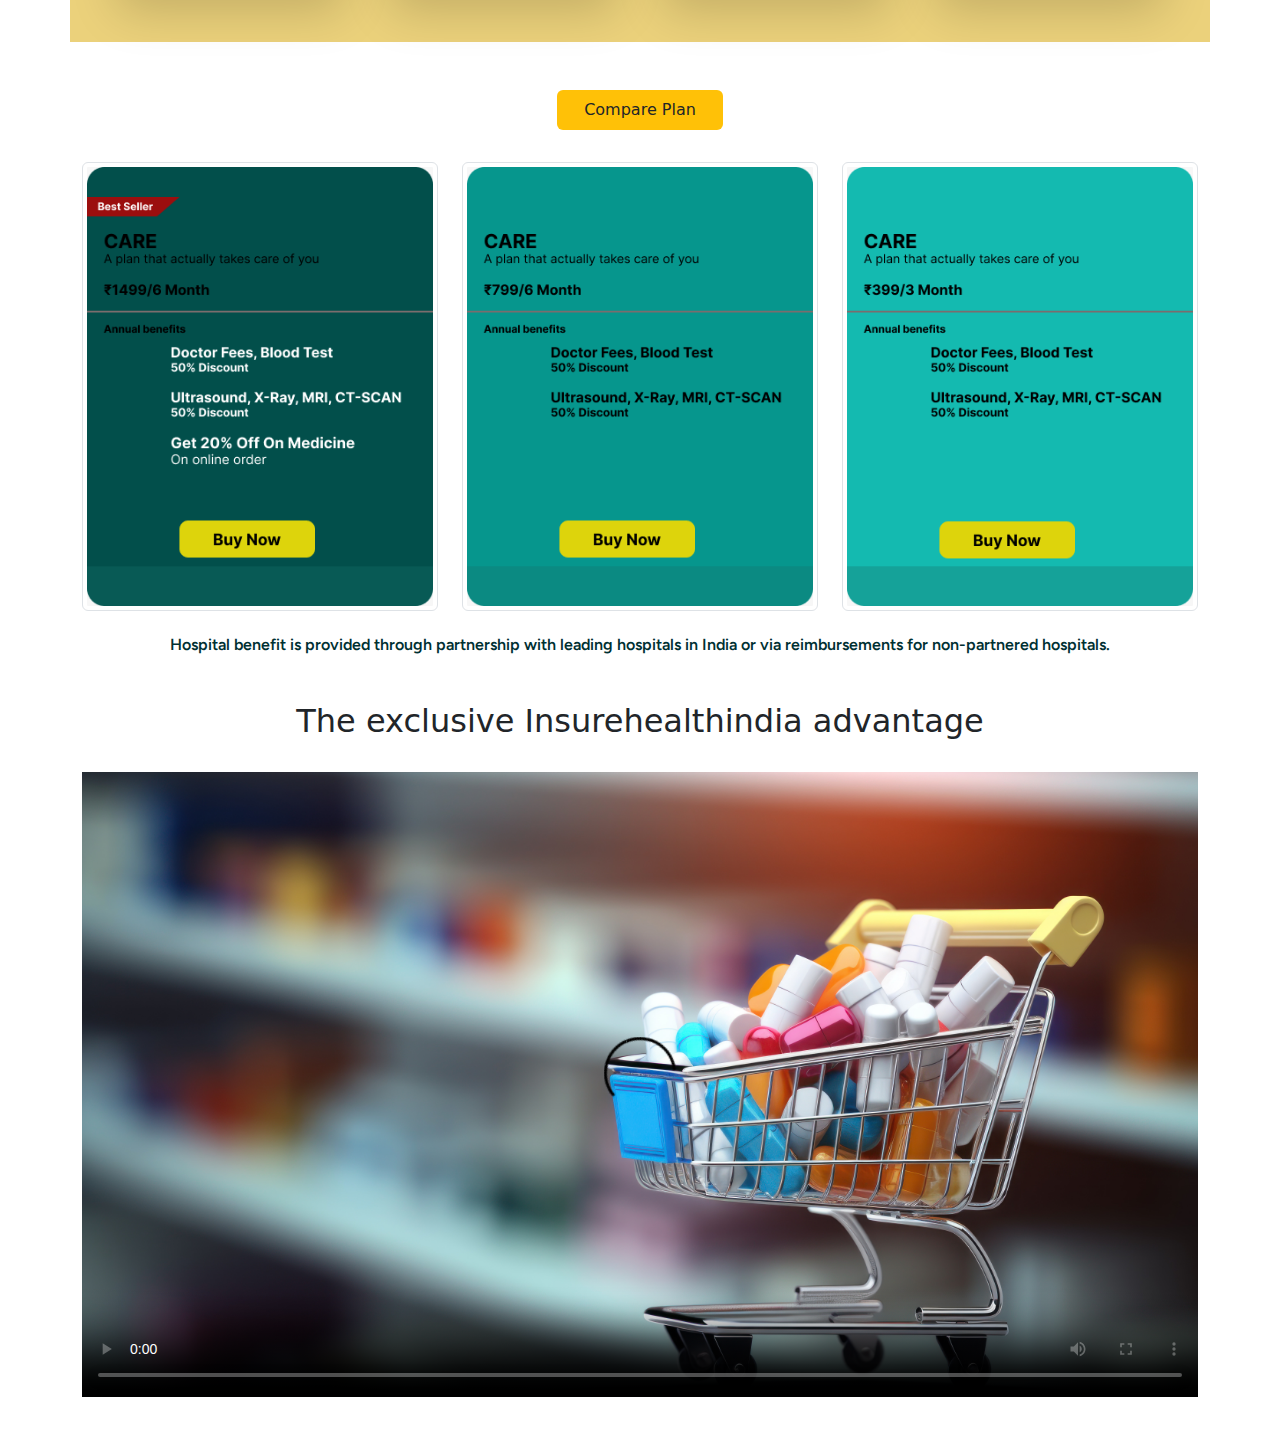
==== commit 190eb4e2: "Add files via upload" ====
--- a/index.html
+++ b/index.html
@@ -134,7 +134,15 @@
 
     <section>
         <div class="container">
-            <div class="row mt-3">
+
+            <div class="row mt-5 d-flex justify-content-center">
+                <div class="col-md-2 text-center mb-3">
+                    <p class="p-2 bg-warning rounded">Compare Plan</p>
+                </div>
+            </div>
+
+            <div class="row">
+
                 <div class="col-md-4">
                     <img src="Image/1499 plan.png" alt="..." class="img-thumbnail">
                 </div>
@@ -157,22 +165,19 @@
     <!-- fiveth -->
 
     <section>
-        <div class="container mt-5 mt-5">
-            <div class="row d-flex justify-content-center">
-                <div class="col-2 text-center mb-3">
-                    <p class="p-2 bg-warning rounded">Compare Plan</p>
-                </div>
-            </div>
-
-            <div class="row mt-5">
+        <div class="container mt-5">
+
+
+            <div class="row">
                 <div class="col">
                     <h2 class="text-center">The exclusive Insurehealthindia advantage</h2>
                 </div>
             </div>
 
             <div class="row mt-3">
-                <div class="col">
-                    <video src="Video/Insurehealthindia ads video.mp4" poster="Image/Vdieo poster.jpg" controls="" autoplay="" class="img-fluid" ></video>
+                <div class="col mt-2 mb-5">
+                    <video src="Video/Insurehealthindia ads video.mp4" poster="Image/Vdieo poster.jpg" controls=""
+                        autoplay="" class="img-fluid"></video>
                 </div>
 
                 <!-- <p class="text text-center my-3">Lorem, ipsum dolor sit amet consectetur adipisicin</p> -->
